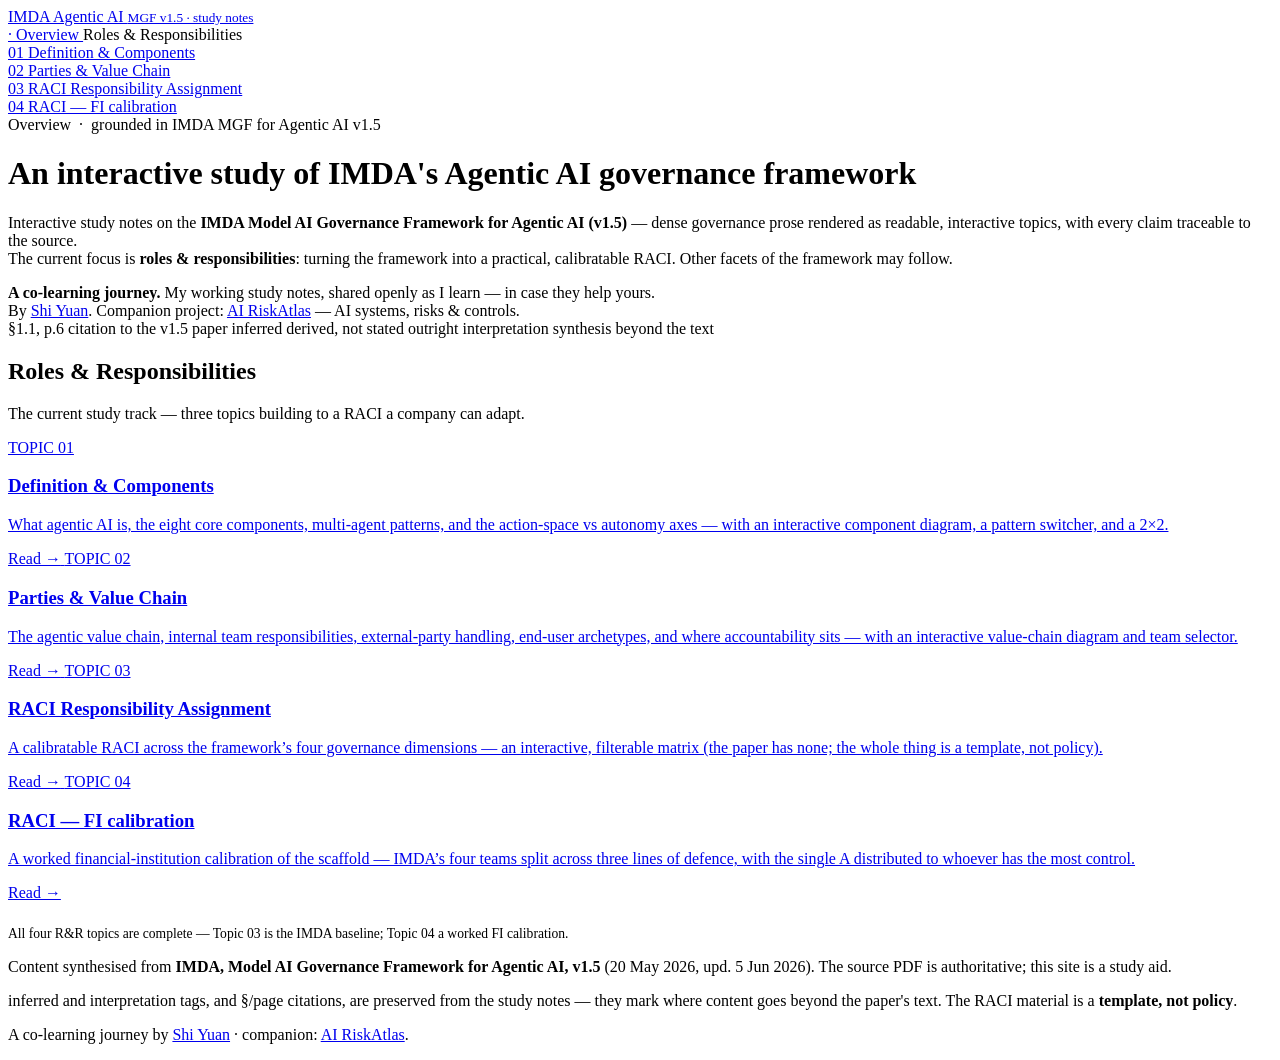
==== index.html @ af9952f1 "deploy: 4b1be02dca4de7b9a0b0b59818ac076d684503c4 tangshiyuan/imda-agentic@4b1be02dca4de7b9a0b0b59818" ====
<!DOCTYPE html><html lang="en"> <head><meta charset="utf-8"><meta name="viewport" content="width=device-width, initial-scale=1"><meta name="generator" content="Astro v5.18.2"><title>An interactive study of IMDA&#39;s Agentic AI governance framework · IMDA Agentic AI</title><meta name="description" content="An interactive study of the IMDA Model AI Governance Framework for Agentic AI (v1.5)."><link rel="stylesheet" href="/imda-agentic-site/_astro/index.CFc7C2Ua.css"></head> <body> <div class="shell"> <aside class="sidebar"> <a class="brand" href="/imda-agentic-site/">
IMDA Agentic AI
<small>MGF v1.5 · study notes</small> </a> <nav class="nav" aria-label="Topics"> <a href="/imda-agentic-site/" class="active"> <span class="num">·</span> Overview
</a> <span class="nav-label">Roles &amp; Responsibilities</span> <div class="nav-group"> <a href="/imda-agentic-site/topics/01-definition-and-components" class> <span class="num">01</span> Definition &amp; Components </a>  </div><div class="nav-group"> <a href="/imda-agentic-site/topics/02-parties-and-value-chain" class> <span class="num">02</span> Parties &amp; Value Chain </a>  </div><div class="nav-group"> <a href="/imda-agentic-site/topics/03-rr-raci-scaffold" class> <span class="num">03</span> RACI Responsibility Assignment </a>  </div><div class="nav-group"> <a href="/imda-agentic-site/topics/04-raci-fi-calibration" class> <span class="num">04</span> RACI — FI calibration </a>  </div> </nav> </aside> <div class="main"> <div class="topbar"> <span class="crumb">Overview</span>
&nbsp;·&nbsp; grounded in IMDA MGF for Agentic AI v1.5
</div> <main class="content"> <header class="page-head">  <h1>An interactive study of IMDA&#39;s Agentic AI governance framework</h1>  </header> <div class="prose">  <p>
Interactive study notes on the <strong>IMDA Model AI Governance Framework for Agentic AI
    (v1.5)</strong> — dense governance prose rendered as readable, interactive topics, with every
    claim traceable to the source.<br>
The current focus is <strong>roles &amp; responsibilities</strong>: turning the framework into
    a practical, calibratable RACI. Other facets of the framework may follow.
</p> <aside class="about-note"> <strong>A co-learning journey.</strong> My working study notes, shared openly as I learn —
    in case they help yours.<br>
By <a href="https://www.linkedin.com/in/shi-yuan-tang/" target="_blank" rel="noopener">Shi Yuan</a>.
    Companion project:
<a href="https://riskatlas.principle.sg/" target="_blank" rel="noopener">AI RiskAtlas</a>
— AI systems, risks &amp; controls.
</aside> <div class="legend"> <span><span class="cite">§1.1, p.6</span> citation to the v1.5 paper</span> <span><span class="marker marker-inferred">inferred</span> derived, not stated outright</span> <span><span class="marker marker-interpretation">interpretation</span> synthesis beyond the text</span> </div> <h2>Roles &amp; Responsibilities</h2> <p class="section-lead">The current study track — three topics building to a RACI a company can adapt.</p> <div class="cards"> <a class="card" href="/imda-agentic-site/topics/01-definition-and-components"> <span class="knum">TOPIC 01</span> <h3>Definition &amp; Components</h3> <p>What agentic AI is, the eight core components, multi-agent patterns, and the action-space vs autonomy axes — with an interactive component diagram, a pattern switcher, and a 2×2.</p> <span class="status">Read →</span> </a><a class="card" href="/imda-agentic-site/topics/02-parties-and-value-chain"> <span class="knum">TOPIC 02</span> <h3>Parties &amp; Value Chain</h3> <p>The agentic value chain, internal team responsibilities, external-party handling, end-user archetypes, and where accountability sits — with an interactive value-chain diagram and team selector.</p> <span class="status">Read →</span> </a><a class="card" href="/imda-agentic-site/topics/03-rr-raci-scaffold"> <span class="knum">TOPIC 03</span> <h3>RACI Responsibility Assignment</h3> <p>A calibratable RACI across the framework’s four governance dimensions — an interactive, filterable matrix (the paper has none; the whole thing is a template, not policy).</p> <span class="status">Read →</span> </a><a class="card" href="/imda-agentic-site/topics/04-raci-fi-calibration"> <span class="knum">TOPIC 04</span> <h3>RACI — FI calibration</h3> <p>A worked financial-institution calibration of the scaffold — IMDA’s four teams split across three lines of defence, with the single A distributed to whoever has the most control.</p> <span class="status">Read →</span> </a> </div> <p style="font-size:0.85rem;color:var(--ink-mute);margin-top:1.5rem;">
All four R&amp;R topics are complete — Topic 03 is the IMDA baseline; Topic 04 a worked FI calibration.
</p>  </div> </main> <footer class="foot"> <p>
Content synthesised from <strong>IMDA, Model AI Governance Framework for Agentic AI,
            v1.5</strong> (20 May 2026, upd. 5 Jun 2026). The source PDF is authoritative; this site
            is a study aid.
</p> <p> <span class="marker marker-inferred">inferred</span> and
<span class="marker marker-interpretation">interpretation</span> tags, and
            §/page citations, are preserved from the study notes — they mark where content goes
            beyond the paper's text. The RACI material is a <strong>template, not policy</strong>.
</p> <p class="foot-credit">
A co-learning journey by
<a href="https://www.linkedin.com/in/shi-yuan-tang/" target="_blank" rel="noopener">Shi Yuan</a>
· companion: <a href="https://riskatlas.principle.sg/" target="_blank" rel="noopener">AI RiskAtlas</a>.
</p> </footer> </div> </div> <script type="module">const o=Array.from(document.querySelectorAll(".subnav a[data-slug]")),r=Array.from(document.querySelectorAll("main.content h2[id]"));if(o.length&&r.length){const i=t=>o.forEach(e=>e.classList.toggle("active",e.getAttribute("data-slug")===t)),s=new IntersectionObserver(t=>{const e=t.filter(n=>n.isIntersecting).sort((n,c)=>n.boundingClientRect.top-c.boundingClientRect.top);e[0]&&i(e[0].target.id)},{rootMargin:"0px 0px -68% 0px"});r.forEach(t=>s.observe(t))}</script> </body> </html>
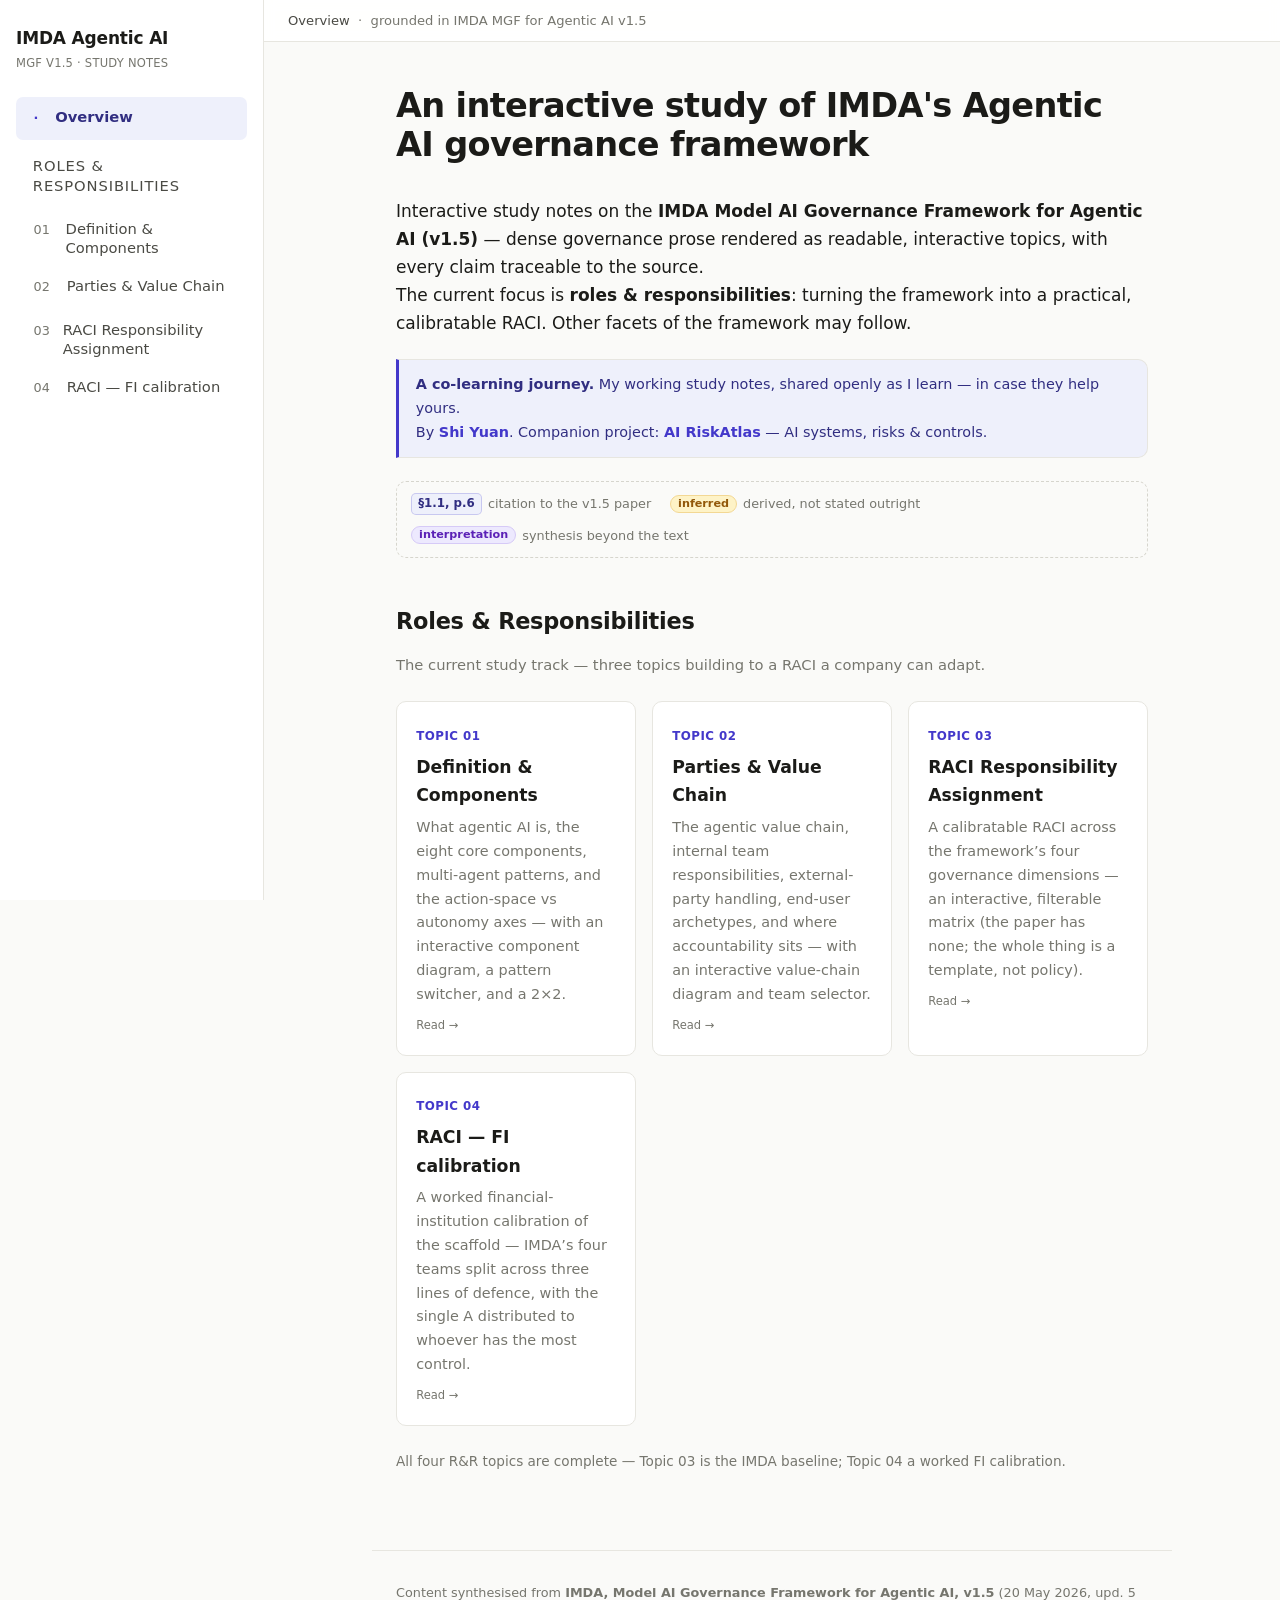
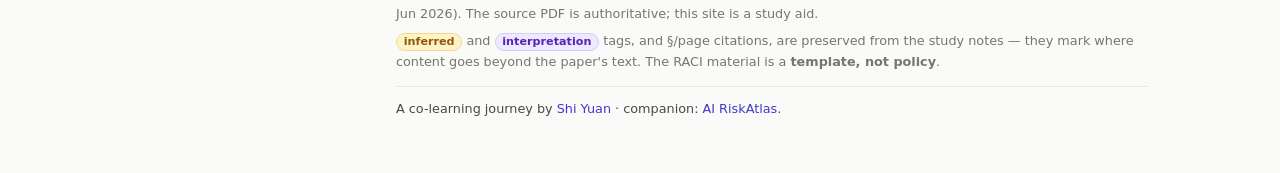
==== commit f30fa066: "deploy: 6851e397720e1d057d06f85eb7dc10496993d3f8 tangshiyuan/imda-agentic@6851e397720e1d057d06f85eb7" ====
--- a/index.html
+++ b/index.html
@@ -1,7 +1,7 @@
-<!DOCTYPE html><html lang="en"> <head><meta charset="utf-8"><meta name="viewport" content="width=device-width, initial-scale=1"><meta name="generator" content="Astro v5.18.2"><title>An interactive study of IMDA&#39;s Agentic AI governance framework · IMDA Agentic AI</title><meta name="description" content="An interactive study of the IMDA Model AI Governance Framework for Agentic AI (v1.5)."><link rel="stylesheet" href="/imda-agentic-site/_astro/index.CFc7C2Ua.css"></head> <body> <div class="shell"> <aside class="sidebar"> <a class="brand" href="/imda-agentic-site/">
+<!DOCTYPE html><html lang="en"> <head><meta charset="utf-8"><meta name="viewport" content="width=device-width, initial-scale=1"><meta name="generator" content="Astro v5.18.2"><title>An interactive study of IMDA&#39;s Agentic AI governance framework · IMDA Agentic AI</title><meta name="description" content="An interactive study of the IMDA Model AI Governance Framework for Agentic AI (v1.5)."><link rel="stylesheet" href="/_astro/index.CFc7C2Ua.css"></head> <body> <div class="shell"> <aside class="sidebar"> <a class="brand" href="/">
 IMDA Agentic AI
-<small>MGF v1.5 · study notes</small> </a> <nav class="nav" aria-label="Topics"> <a href="/imda-agentic-site/" class="active"> <span class="num">·</span> Overview
-</a> <span class="nav-label">Roles &amp; Responsibilities</span> <div class="nav-group"> <a href="/imda-agentic-site/topics/01-definition-and-components" class> <span class="num">01</span> Definition &amp; Components </a>  </div><div class="nav-group"> <a href="/imda-agentic-site/topics/02-parties-and-value-chain" class> <span class="num">02</span> Parties &amp; Value Chain </a>  </div><div class="nav-group"> <a href="/imda-agentic-site/topics/03-rr-raci-scaffold" class> <span class="num">03</span> RACI Responsibility Assignment </a>  </div><div class="nav-group"> <a href="/imda-agentic-site/topics/04-raci-fi-calibration" class> <span class="num">04</span> RACI — FI calibration </a>  </div> </nav> </aside> <div class="main"> <div class="topbar"> <span class="crumb">Overview</span>
+<small>MGF v1.5 · study notes</small> </a> <nav class="nav" aria-label="Topics"> <a href="/" class="active"> <span class="num">·</span> Overview
+</a> <span class="nav-label">Roles &amp; Responsibilities</span> <div class="nav-group"> <a href="/topics/01-definition-and-components" class> <span class="num">01</span> Definition &amp; Components </a>  </div><div class="nav-group"> <a href="/topics/02-parties-and-value-chain" class> <span class="num">02</span> Parties &amp; Value Chain </a>  </div><div class="nav-group"> <a href="/topics/03-rr-raci-scaffold" class> <span class="num">03</span> RACI Responsibility Assignment </a>  </div><div class="nav-group"> <a href="/topics/04-raci-fi-calibration" class> <span class="num">04</span> RACI — FI calibration </a>  </div> </nav> </aside> <div class="main"> <div class="topbar"> <span class="crumb">Overview</span>
 &nbsp;·&nbsp; grounded in IMDA MGF for Agentic AI v1.5
 </div> <main class="content"> <header class="page-head">  <h1>An interactive study of IMDA&#39;s Agentic AI governance framework</h1>  </header> <div class="prose">  <p>
 Interactive study notes on the <strong>IMDA Model AI Governance Framework for Agentic AI
@@ -15,7 +15,7 @@
     Companion project:
 <a href="https://riskatlas.principle.sg/" target="_blank" rel="noopener">AI RiskAtlas</a>
 — AI systems, risks &amp; controls.
-</aside> <div class="legend"> <span><span class="cite">§1.1, p.6</span> citation to the v1.5 paper</span> <span><span class="marker marker-inferred">inferred</span> derived, not stated outright</span> <span><span class="marker marker-interpretation">interpretation</span> synthesis beyond the text</span> </div> <h2>Roles &amp; Responsibilities</h2> <p class="section-lead">The current study track — three topics building to a RACI a company can adapt.</p> <div class="cards"> <a class="card" href="/imda-agentic-site/topics/01-definition-and-components"> <span class="knum">TOPIC 01</span> <h3>Definition &amp; Components</h3> <p>What agentic AI is, the eight core components, multi-agent patterns, and the action-space vs autonomy axes — with an interactive component diagram, a pattern switcher, and a 2×2.</p> <span class="status">Read →</span> </a><a class="card" href="/imda-agentic-site/topics/02-parties-and-value-chain"> <span class="knum">TOPIC 02</span> <h3>Parties &amp; Value Chain</h3> <p>The agentic value chain, internal team responsibilities, external-party handling, end-user archetypes, and where accountability sits — with an interactive value-chain diagram and team selector.</p> <span class="status">Read →</span> </a><a class="card" href="/imda-agentic-site/topics/03-rr-raci-scaffold"> <span class="knum">TOPIC 03</span> <h3>RACI Responsibility Assignment</h3> <p>A calibratable RACI across the framework’s four governance dimensions — an interactive, filterable matrix (the paper has none; the whole thing is a template, not policy).</p> <span class="status">Read →</span> </a><a class="card" href="/imda-agentic-site/topics/04-raci-fi-calibration"> <span class="knum">TOPIC 04</span> <h3>RACI — FI calibration</h3> <p>A worked financial-institution calibration of the scaffold — IMDA’s four teams split across three lines of defence, with the single A distributed to whoever has the most control.</p> <span class="status">Read →</span> </a> </div> <p style="font-size:0.85rem;color:var(--ink-mute);margin-top:1.5rem;">
+</aside> <div class="legend"> <span><span class="cite">§1.1, p.6</span> citation to the v1.5 paper</span> <span><span class="marker marker-inferred">inferred</span> derived, not stated outright</span> <span><span class="marker marker-interpretation">interpretation</span> synthesis beyond the text</span> </div> <h2>Roles &amp; Responsibilities</h2> <p class="section-lead">The current study track — three topics building to a RACI a company can adapt.</p> <div class="cards"> <a class="card" href="/topics/01-definition-and-components"> <span class="knum">TOPIC 01</span> <h3>Definition &amp; Components</h3> <p>What agentic AI is, the eight core components, multi-agent patterns, and the action-space vs autonomy axes — with an interactive component diagram, a pattern switcher, and a 2×2.</p> <span class="status">Read →</span> </a><a class="card" href="/topics/02-parties-and-value-chain"> <span class="knum">TOPIC 02</span> <h3>Parties &amp; Value Chain</h3> <p>The agentic value chain, internal team responsibilities, external-party handling, end-user archetypes, and where accountability sits — with an interactive value-chain diagram and team selector.</p> <span class="status">Read →</span> </a><a class="card" href="/topics/03-rr-raci-scaffold"> <span class="knum">TOPIC 03</span> <h3>RACI Responsibility Assignment</h3> <p>A calibratable RACI across the framework’s four governance dimensions — an interactive, filterable matrix (the paper has none; the whole thing is a template, not policy).</p> <span class="status">Read →</span> </a><a class="card" href="/topics/04-raci-fi-calibration"> <span class="knum">TOPIC 04</span> <h3>RACI — FI calibration</h3> <p>A worked financial-institution calibration of the scaffold — IMDA’s four teams split across three lines of defence, with the single A distributed to whoever has the most control.</p> <span class="status">Read →</span> </a> </div> <p style="font-size:0.85rem;color:var(--ink-mute);margin-top:1.5rem;">
 All four R&amp;R topics are complete — Topic 03 is the IMDA baseline; Topic 04 a worked FI calibration.
 </p>  </div> </main> <footer class="foot"> <p>
 Content synthesised from <strong>IMDA, Model AI Governance Framework for Agentic AI,
--- a/_astro/index.CFc7C2Ua.css
+++ b/_astro/index.CFc7C2Ua.css
@@ -0,0 +1 @@
+:root{--bg: #fafaf8;--surface: #ffffff;--ink: #1b1b18;--ink-soft: #4a4a44;--ink-mute: #76766e;--line: #e7e6e0;--line-strong: #d6d5cd;--accent: #4338ca;--accent-soft: #eef0fb;--accent-ink: #312e81;--inf-bg: #fef3c7;--inf-ink: #92580a;--inf-line: #f3d894;--interp-bg: #ede9fe;--interp-ink: #5b21b6;--interp-line: #d6caf7;--new-bg: #d6f3e6;--new-ink: #066a48;--new-line: #a9e3c9;--risk1-bg: #eaf6ee;--risk1-ink: #1f7a45;--risk1-line: #bfe4cc;--risk2-bg: #fdf3e2;--risk2-ink: #9a6212;--risk2-line: #f0d6a8;--risk3-bg: #fdeceb;--risk3-ink: #a53029;--risk3-line: #f3c3bf;--radius: 10px;--maxw: 50rem;--sidebar: 16.5rem;--font-sans: "Inter", ui-sans-serif, system-ui, -apple-system, "Segoe UI", Roboto, Helvetica, Arial, sans-serif;--font-serif: "Iowan Old Style", "Palatino Linotype", "Georgia", serif}*,*:before,*:after{box-sizing:border-box}html{-webkit-text-size-adjust:100%;scroll-behavior:smooth}body{margin:0;background:var(--bg);color:var(--ink);font-family:var(--font-sans);font-size:17px;line-height:1.65;-webkit-font-smoothing:antialiased}a{color:var(--accent);text-decoration:none}a:hover{text-decoration:underline}.shell{display:grid;grid-template-columns:var(--sidebar) 1fr;min-height:100vh}.sidebar{border-right:1px solid var(--line);background:var(--surface);padding:1.5rem 1rem;position:sticky;top:0;align-self:start;height:100vh;overflow-y:auto}.brand{display:block;margin-bottom:.25rem;font-weight:700;color:var(--ink);letter-spacing:-.01em}.brand:hover{text-decoration:none}.brand small{display:block;font-weight:500;font-size:.72rem;color:var(--ink-mute);letter-spacing:.02em;text-transform:uppercase;margin-top:.15rem}.nav{margin-top:1.5rem;display:flex;flex-direction:column;gap:.15rem}.nav-label{font-size:.7rem;text-transform:uppercase;letter-spacing:.06em;color:var(--ink-mute);margin:.5rem .5rem .35rem}.nav a,.nav span{display:flex;align-items:baseline;gap:.5rem;padding:.4rem .55rem;border-radius:7px;font-size:.92rem;color:var(--ink-soft);line-height:1.3}.nav a:hover{background:var(--accent-soft);text-decoration:none}.nav a.active{background:var(--accent-soft);color:var(--accent-ink);font-weight:600}.nav .num{font-variant-numeric:tabular-nums;color:var(--ink-mute);font-size:.8rem;min-width:1.1rem}.nav a.active .num{color:var(--accent)}.nav .soon{color:var(--ink-mute);cursor:default}.nav .soon .tag{margin-left:auto;font-size:.62rem;text-transform:uppercase;letter-spacing:.04em;color:var(--ink-mute);border:1px solid var(--line-strong);border-radius:999px;padding:.02rem .4rem}.nav-group{display:flex;flex-direction:column}.subnav{list-style:none;padding:0;border-left:1px solid var(--line);margin:.1rem 0 .45rem .85rem}.subnav li{margin:0}.subnav a{display:block;padding:.24rem .5rem .24rem .7rem;margin-left:-1px;border-left:2px solid transparent;border-radius:0 6px 6px 0;font-size:.82rem;color:var(--ink-mute);line-height:1.3}.subnav a:hover{color:var(--accent-ink);background:var(--accent-soft);text-decoration:none}.subnav a.active{color:var(--accent-ink);font-weight:600;border-left-color:var(--accent);background:var(--accent-soft)}.main{min-width:0}.topbar{border-bottom:1px solid var(--line);background:color-mix(in srgb,var(--surface) 88%,transparent);backdrop-filter:saturate(150%) blur(6px);padding:.6rem 1.5rem;font-size:.82rem;color:var(--ink-mute)}.topbar .crumb{color:var(--ink-soft)}.content{max-width:var(--maxw);margin:0 auto;padding:2.5rem 1.5rem 4rem}.page-head{margin-bottom:2rem}.eyebrow{font-size:.78rem;text-transform:uppercase;letter-spacing:.08em;color:var(--accent);font-weight:600}.page-head h1{font-size:2.1rem;line-height:1.15;letter-spacing:-.02em;margin:.35rem 0 .4rem}.page-head .subtitle{color:var(--ink-mute);font-size:1rem;margin:0}.prose{color:var(--ink)}.prose h2{font-size:1.4rem;letter-spacing:-.01em;margin:2.4rem 0 .8rem;padding-top:.4rem;scroll-margin-top:1.25rem}.prose h3{font-size:1.12rem;margin:1.8rem 0 .6rem}.prose p{margin:.85rem 0}.prose ul,.prose ol{padding-left:1.3rem}.prose li{margin:.35rem 0}.prose strong{font-weight:650}.prose hr{border:none;border-top:1px solid var(--line);margin:2.5rem 0}.prose table{width:100%;border-collapse:collapse;margin:1.2rem 0;font-size:.92rem}.prose th,.prose td{text-align:left;vertical-align:top;padding:.55rem .7rem;border-bottom:1px solid var(--line)}.prose thead th{border-bottom:2px solid var(--line-strong);font-size:.8rem;text-transform:uppercase;letter-spacing:.03em;color:var(--ink-mute)}.prose tbody tr:hover{background:#fbfbf9}.prose td:first-child{font-variant-numeric:tabular-nums;color:var(--ink-mute);white-space:nowrap}.prose blockquote{margin:1.3rem 0;padding:.8rem 1.1rem;background:var(--accent-soft);border-left:3px solid var(--accent);border-radius:0 var(--radius) var(--radius) 0;color:var(--accent-ink)}.prose blockquote p{margin:.3rem 0}.marker{display:inline-block;font-size:.7rem;font-weight:600;line-height:1.4;padding:.02rem .42rem;border-radius:999px;vertical-align:baseline;white-space:nowrap;cursor:help;user-select:none}.marker-inferred{background:var(--inf-bg);color:var(--inf-ink);border:1px solid var(--inf-line)}.marker-interpretation{background:var(--interp-bg);color:var(--interp-ink);border:1px solid var(--interp-line)}.cite{font-style:normal;font-size:.74rem;font-weight:600;color:var(--accent-ink);background:var(--accent-soft);border:1px solid color-mix(in srgb,var(--accent) 22%,transparent);border-radius:5px;padding:.02rem .36rem;white-space:nowrap;cursor:help;vertical-align:baseline}.codetag{display:inline-block;font-size:.74em;font-weight:700;color:var(--accent-ink);background:var(--accent-soft);border:1px solid color-mix(in srgb,var(--accent) 18%,transparent);border-radius:4px;padding:.02em .4em;white-space:nowrap;vertical-align:baseline;letter-spacing:.02em;line-height:1.4}.raci-tag{display:inline-block;font-size:.74em;font-weight:700;border-radius:4px;padding:.02em .45em;white-space:nowrap;vertical-align:baseline;line-height:1.4}.tag-new{display:inline-block;font-size:.6rem;font-weight:700;text-transform:uppercase;letter-spacing:.03em;padding:.04rem .4rem;border-radius:999px;background:var(--new-bg);color:var(--new-ink);border:1px solid var(--new-line);vertical-align:middle;margin-left:.3rem}.legend{display:flex;flex-wrap:wrap;gap:.6rem 1.2rem;align-items:center;font-size:.8rem;color:var(--ink-mute);border:1px dashed var(--line-strong);border-radius:var(--radius);padding:.7rem .9rem;margin:1.4rem 0}.legend>span{display:inline-flex;align-items:center;gap:.4rem}.cards{display:grid;grid-template-columns:repeat(auto-fit,minmax(15rem,1fr));gap:1rem;margin:1.5rem 0}.card{display:block;border:1px solid var(--line);border-radius:var(--radius);padding:1.1rem 1.2rem;background:var(--surface);transition:border-color .15s,box-shadow .15s}.card:hover{text-decoration:none;border-color:var(--line-strong);box-shadow:0 2px 10px #1414100d}.card.disabled{opacity:.6;pointer-events:none}.card .knum{font-size:.74rem;font-weight:700;color:var(--accent);letter-spacing:.04em}.card h3{margin:.3rem 0 .4rem;font-size:1.08rem;color:var(--ink)}.card p{margin:0;font-size:.9rem;color:var(--ink-mute)}.card .status{display:inline-block;margin-top:.6rem;font-size:.72rem;color:var(--ink-mute)}.about-note{border:1px solid var(--line);border-left:3px solid var(--accent);background:var(--accent-soft);border-radius:0 var(--radius) var(--radius) 0;padding:.8rem 1.05rem;font-size:.9rem;color:var(--accent-ink);margin:1.4rem 0}.about-note a{font-weight:600}.section-lead{color:var(--ink-mute);font-size:.92rem;margin:-.3rem 0 .7rem}.foot{max-width:var(--maxw);margin:0 auto;padding:1.6rem 1.5rem 3rem;border-top:1px solid var(--line);color:var(--ink-mute);font-size:.8rem}.foot p{margin:.35rem 0}.foot p.foot-credit{margin-top:.85rem;padding-top:.7rem;border-top:1px solid var(--line);color:var(--ink-soft)}.ag{margin:1.5rem 0}.ag-caption{font-size:.8rem;color:var(--ink-mute);margin-bottom:.7rem}.ag-layout{display:grid;grid-template-columns:minmax(0,1fr) minmax(0,1.05fr);gap:1.3rem;align-items:start}.ag-figure{display:grid;grid-template-columns:1.4rem 1fr;grid-template-rows:1fr 1.4rem;gap:.5rem}.ag-axis-y{grid-area:1 / 1;writing-mode:vertical-rl;transform:rotate(180deg);display:flex;align-items:center;justify-content:center;gap:.4rem;font-size:.72rem;text-transform:uppercase;letter-spacing:.05em;color:var(--ink-mute)}.ag-axis-x{grid-area:2 / 2;display:flex;align-items:center;justify-content:center;gap:.4rem;font-size:.72rem;text-transform:uppercase;letter-spacing:.05em;color:var(--ink-mute)}.ag-grid{grid-area:1 / 2;display:grid;grid-template-columns:1fr 1fr;grid-template-rows:1fr 1fr;gap:.5rem;aspect-ratio:1 / .78}.ag-cell{display:flex;flex-direction:column;gap:.4rem;text-align:left;border:1px solid var(--line-strong);border-radius:var(--radius);padding:.7rem .75rem;background:var(--surface);cursor:pointer;font:inherit;color:var(--ink-soft);transition:transform .08s,box-shadow .12s,border-color .12s}.ag-cell:hover{box-shadow:0 2px 10px #14141012}.ag-cell:focus-visible{outline:2px solid var(--accent);outline-offset:2px}.ag-cell.selected{border-color:var(--accent);box-shadow:0 0 0 2px var(--accent-soft);transform:translateY(-1px)}.ag-cell .lab{font-size:.86rem;font-weight:600;color:var(--ink);line-height:1.25}.ag-cell .sub{font-size:.76rem;color:var(--ink-mute)}.risk-pill{align-self:flex-start;font-size:.64rem;font-weight:700;text-transform:uppercase;letter-spacing:.03em;padding:.05rem .45rem;border-radius:999px}.risk-1{background:var(--risk1-bg);color:var(--risk1-ink);border:1px solid var(--risk1-line)}.risk-2{background:var(--risk2-bg);color:var(--risk2-ink);border:1px solid var(--risk2-line)}.risk-3{background:var(--risk3-bg);color:var(--risk3-ink);border:1px solid var(--risk3-line)}.ag-cell.r1{background:color-mix(in srgb,var(--risk1-bg) 45%,var(--surface))}.ag-cell.r2{background:color-mix(in srgb,var(--risk2-bg) 45%,var(--surface))}.ag-cell.r3{background:color-mix(in srgb,var(--risk3-bg) 45%,var(--surface))}.ag-panel{border:1px solid var(--line);border-radius:var(--radius);padding:1.1rem 1.15rem;background:var(--surface)}.ag-panel .ag-panel-label{font-size:.95rem;font-weight:650;margin:0 0 .5rem}.ag-panel .ag-eg{margin:.5rem 0 0;font-size:.93rem}.ag-panel .ag-eg:before{content:"“"}.ag-panel .ag-eg:after{content:"”"}.ag-panel .ag-note{margin-top:.85rem;padding-top:.75rem;border-top:1px dashed var(--line-strong);font-size:.85rem;color:var(--ink-soft)}.cd{margin:1.9rem 0;position:relative;left:50%;transform:translate(-50%);width:min(66rem,calc(100vw - var(--sidebar) - 3rem))}.cd-caption{font-size:.82rem;color:var(--ink-mute);margin-bottom:.8rem}.cd-layout{display:grid;grid-template-columns:minmax(0,2.3fr) minmax(15rem,1fr);gap:1.4rem;align-items:start}.cd-svg{width:100%;height:auto;display:block}.cd-brain{fill:#fcfcfb;stroke:#2c2c27;stroke-width:2}.cd-node{cursor:pointer}.cd-node .cd-rect{stroke-width:1.7;transition:filter .12s,stroke-width .12s,stroke .12s}.cd-node:hover .cd-rect{filter:brightness(.96)}.cd-node:focus{outline:none}.cd-node:focus-visible .cd-rect{stroke:var(--accent);stroke-width:3}.cd-node.selected .cd-rect{stroke:var(--accent);stroke-width:3}.cd-core .cd-rect{fill:#fff;stroke:#bdbcb4}.cd-enabling .cd-rect{fill:#f1dce6;stroke:#cd9bb4}.cd-safe .cd-rect{fill:#d9e7f1;stroke:#9dbed7}.cd-label{font-size:14.5px;font-weight:600;fill:var(--ink)}.cd-sublabel{font-size:11px;fill:#6a4a5a}.cd-undercap{font-size:11px;fill:var(--ink-mute)}.cd-bar-label{font-size:14.5px;font-weight:700;fill:#25323c}.cd-bar-sub{font-size:11px;font-weight:500;fill:#46606f}.cd-badge rect{fill:#6b6b62}.cd-badge text{fill:#fff;font-size:12px;font-weight:700}.cd-node.selected .cd-badge rect{fill:var(--accent)}.cd-arrow-line{stroke:#9a5f86;stroke-width:2.1;fill:none}.cd-arrowhead{fill:#9a5f86}.cd-vtag rect{fill:#fff;stroke:#9dbed7}.cd-vtag text{fill:#2f5b7a;font-size:9.5px;font-weight:700}.cd-panel{border:1px solid var(--line);border-radius:var(--radius);padding:1.1rem 1.15rem;background:var(--surface)}.cd-panel-head{display:flex;align-items:center;gap:.5rem;margin-bottom:.55rem;flex-wrap:wrap}.cd-pn-num{display:inline-flex;align-items:center;justify-content:center;width:1.5rem;height:1.5rem;border-radius:6px;background:var(--accent);color:#fff;font-size:.78rem;font-weight:700}.cd-pn-name{font-size:1.04rem;font-weight:650}.cd-grouptag{display:inline-block;font-size:.68rem;font-weight:600;padding:.06rem .5rem;border-radius:999px}.cd-grouptag.core{background:#f0efe9;color:#5a5a52;border:1px solid #d9d8d0}.cd-grouptag.enabling{background:#f1dce6;color:#7a3f5a;border:1px solid #d9b6c8}.cd-grouptag.safe{background:#d9e7f1;color:#2f5b7a;border:1px solid #b3cfe2}.cd-def{font-size:.92rem;margin:.6rem 0 0}.cd-legend{display:flex;flex-wrap:wrap;gap:.5rem 1.1rem;margin-top:1rem;font-size:.78rem;color:var(--ink-mute)}.cd-legend span{display:inline-flex;align-items:center;gap:.4rem}.cd-sw{width:.85rem;height:.85rem;border-radius:3px;display:inline-block;border:1px solid var(--line-strong)}.cd-sw-core{background:#fff}.cd-sw-enabling{background:#f1dce6;border-color:#cd9bb4}.cd-sw-safe{background:#d9e7f1;border-color:#9dbed7}.ma{margin:1.9rem 0;position:relative;left:50%;transform:translate(-50%);width:min(58rem,calc(100vw - var(--sidebar) - 3rem))}.ma-caption{font-size:.82rem;color:var(--ink-mute);margin-bottom:.8rem}.ma-tabs{display:flex;gap:.45rem;margin-bottom:1rem;flex-wrap:wrap}.ma-tab{font:inherit;font-size:.9rem;font-weight:600;padding:.4rem .95rem;border-radius:999px;border:1px solid var(--line-strong);background:var(--surface);color:var(--ink-soft);cursor:pointer;transition:background .12s,border-color .12s,color .12s}.ma-tab:hover{border-color:var(--accent);color:var(--accent-ink)}.ma-tab.active{background:var(--accent);border-color:var(--accent);color:#fff}.ma-layout{display:grid;grid-template-columns:minmax(0,1.6fr) minmax(14rem,1fr);gap:1.3rem;align-items:start}.ma-svg{width:100%;height:auto;display:block;border:1px solid var(--line);border-radius:var(--radius);background:#fcfcfb;padding:.4rem}.ma-node rect{stroke-width:1.6}.ma-agent rect{fill:var(--accent-soft);stroke:#9aa0e0}.ma-super rect{fill:var(--accent);stroke:var(--accent)}.ma-label{font-size:15.5px;font-weight:600;fill:var(--accent-ink)}.ma-super .ma-label{fill:#fff}.ma-edge{stroke:#9a5f86;stroke-width:2.1;fill:none}.ma-edge-head{fill:#9a5f86}.ma-flowcap{font-size:13px;fill:var(--ink-mute)}.ma-panel{border:1px solid var(--line);border-radius:var(--radius);padding:1.05rem 1.1rem;background:var(--surface)}.ma-panel-name{font-size:1.02rem;font-weight:650;margin:0 0 .4rem}.ma-def{font-size:.92rem;margin:0}.ma-best{font-size:.86rem;color:var(--ink-soft);margin:.7rem 0 0}.vc{margin:1.9rem 0;position:relative;left:50%;transform:translate(-50%);width:min(64rem,calc(100vw - var(--sidebar) - 3rem))}.vc-caption{font-size:.82rem;color:var(--ink-mute);margin-bottom:.8rem}.vc-layout{display:grid;grid-template-columns:minmax(0,2fr) minmax(15rem,1fr);gap:1.4rem;align-items:start}.vc-svg{width:100%;height:auto;display:block}.vc-node{cursor:pointer}.vc-rect{fill:#fff;stroke:#b986a4;stroke-width:1.6;transition:fill .12s,stroke .12s,stroke-width .12s}.vc-node:hover .vc-rect{fill:#fbf7f9}.vc-node:focus{outline:none}.vc-node:focus-visible .vc-rect{stroke:var(--accent);stroke-width:2.8}.vc-node.selected .vc-rect{stroke:var(--accent);stroke-width:2.8}.vc-anchor .vc-rect{fill:#f1dce6}.vc-node.vc-anchor.selected .vc-rect{fill:#ecd2e0}.vc-label{font-size:14px;font-weight:600;fill:var(--ink)}.vc-sublabel{font-size:11px;fill:#6a4a5a}.vc-arrow{stroke:#9a5f86;stroke-width:2;fill:none}.vc-arrowhead{fill:#9a5f86}.vc-panel{border:1px solid var(--line);border-radius:var(--radius);padding:1.05rem 1.1rem;background:var(--surface)}.vc-panel-name{font-size:1.04rem;font-weight:650;margin:0 0 .5rem;display:flex;align-items:center;gap:.45rem;flex-wrap:wrap}.vc-anchor-pill{font-size:.6rem;font-weight:700;text-transform:uppercase;letter-spacing:.03em;padding:.05rem .45rem;border-radius:999px;background:#f1dce6;color:#7a3f5a;border:1px solid #d9b6c8}.vc-role{font-size:.94rem;margin:0}.vc-note{font-size:.86rem;color:var(--ink-soft);margin:.7rem 0 0;padding-top:.7rem;border-top:1px dashed var(--line-strong)}.vcr-code{font-size:11px;font-weight:700;fill:var(--accent);letter-spacing:.02em}.vcr-codechip{font-size:.7rem;font-weight:700;color:var(--accent-ink);background:var(--accent-soft);border:1px solid color-mix(in srgb,var(--accent) 22%,transparent);border-radius:4px;padding:.05rem .4rem}.vcr-vendor{font-size:.84rem;color:var(--ink-soft);margin:.9rem 0 0;padding:.6rem .85rem;border:1px dashed var(--line-strong);border-radius:var(--radius)}.vcr-zone{fill:none;stroke-width:1.5;stroke-dasharray:6 4}.vcr-zone-prov{stroke:#b986a4}.vcr-zone-org{stroke:var(--accent)}.vcr-zonechip{fill:var(--bg)}.vcr-zonelabel{font-size:10px;font-weight:700;letter-spacing:.02em}.vcr-zonelabel-prov{fill:#8a5a86}.vcr-zonelabel-org{fill:var(--accent-ink)}.vcr-teams{list-style:none;margin:.7rem 0 0;padding:0;display:flex;flex-direction:column;gap:.45rem}.vcr-teams li{font-size:.84rem;line-height:1.35;color:var(--ink-soft)}.vcr-teams li strong{color:var(--ink)}.vcr-teamcode{font-size:.64rem;font-weight:700;color:var(--accent-ink);background:var(--accent-soft);border-radius:4px;padding:.05rem .36rem;margin-right:.15rem}.vcr-eg{color:var(--ink-mute);font-weight:400}.it{margin:1.6rem 0}.it-who{font-size:.92rem;margin:0 0 .7rem}.it-resp-h{font-size:.75rem;text-transform:uppercase;letter-spacing:.04em;color:var(--ink-mute);margin:0 0 .3rem;font-weight:600}.it-resp{margin:0;padding-left:1.1rem}.it-resp li{font-size:.9rem;margin:.25rem 0}.raci{margin:1.9rem 0;position:relative;left:50%;transform:translate(-50%);width:min(68rem,calc(100vw - var(--sidebar) - 3rem))}.raci-caption{font-size:.82rem;color:var(--ink-mute);margin-bottom:.8rem}.raci-controls{display:flex;flex-wrap:wrap;gap:.6rem 1.2rem;align-items:center;justify-content:space-between;margin-bottom:.9rem}.raci-toggle{display:inline-flex;align-items:center;gap:.45rem;font-size:.85rem;color:var(--ink-soft);cursor:pointer}.raci-toggle input{accent-color:var(--accent)}.raci-toggle-note{color:var(--ink-mute);font-size:.78rem}.raci-scroll{overflow-x:auto}.raci-table{border-collapse:separate;border-spacing:3px;width:100%}.raci-actcol{text-align:left;min-width:14rem;padding:.35rem .55rem;font-size:.82rem;color:var(--ink-soft);line-height:1.3;vertical-align:middle}thead .raci-actcol{font-size:.72rem;text-transform:uppercase;letter-spacing:.04em;color:var(--ink-mute)}.raci-rolehead{font-size:.7rem;font-weight:700;padding:.3rem .2rem;text-align:center;color:var(--ink-mute);min-width:2.7rem;cursor:help}.raci-rolehead.raci-external{color:#8a5a86}.raci-rolehead.raci-interp{text-decoration:underline dotted;text-underline-offset:2px;cursor:help}.raci-dimrow td{background:var(--accent-soft);color:var(--accent-ink);font-size:.82rem;padding:.4rem .6rem;text-align:left;border-radius:6px}.raci-dimcite{font-size:.72rem;font-weight:600;opacity:.75;margin-left:.3rem}.raci-cell{position:relative;text-align:center;font-weight:700;font-size:.8rem;padding:.32rem;border-radius:5px;min-width:2.7rem;transition:filter .1s,box-shadow .1s}.raci-cell[role=button]{cursor:pointer}.raci-cell[role=button]:hover{filter:brightness(.94)}.raci-cell[role=button]:focus-visible{outline:2px solid var(--accent);outline-offset:1px}.raci-cell.selected{box-shadow:0 0 0 2px var(--accent)}.raci-cell.inf:after{content:"";position:absolute;top:3px;right:3px;width:4px;height:4px;border-radius:50%;background:currentColor;opacity:.55}.raci-c-A{background:var(--accent);color:#fff}.raci-c-R{background:#d6f3e6;color:#066a48}.raci-c-C{background:#fdf3e2;color:#9a6212}.raci-c-I{background:#efefec;color:#6b6b62}.raci-c-none{background:transparent;color:transparent}.raci-foot{margin-top:1rem;display:grid;gap:.9rem}.raci-legend{display:flex;flex-wrap:wrap;gap:.45rem 1.1rem;font-size:.78rem;color:var(--ink-mute)}.raci-legend span{display:inline-flex;align-items:center;gap:.4rem}.raci-sw{width:1.05rem;height:1.05rem;border-radius:4px;display:inline-block;position:relative}.raci-sw.raci-inf-key{background:#efefec}.raci-sw.raci-inf-key:after{content:"";position:absolute;top:2px;right:2px;width:4px;height:4px;border-radius:50%;background:var(--ink-soft)}.raci-detail{border:1px solid var(--line);border-radius:var(--radius);padding:1rem 1.1rem;background:var(--surface)}.raci-detail-empty{border:1px dashed var(--line-strong);border-radius:var(--radius);padding:.9rem 1.1rem;font-size:.86rem;color:var(--ink-soft)}.raci-detail-head{display:flex;align-items:center;gap:.5rem;margin:0 0 .5rem;flex-wrap:wrap}.raci-chip{font-weight:700;font-size:.78rem;padding:.1rem .5rem;border-radius:5px}.raci-extpill{font-size:.6rem;font-weight:700;text-transform:uppercase;letter-spacing:.03em;padding:.05rem .4rem;border-radius:999px;background:#f1dce6;color:#7a3f5a;border:1px solid #d9b6c8}.raci-detail-meaning{font-size:.86rem;color:var(--ink-mute);margin:0 0 .2rem}.raci-detail-act{font-size:.94rem;margin:0 0 .5rem}.raci-actcite{font-size:.74rem;font-weight:600;color:var(--accent-ink);background:var(--accent-soft);border-radius:4px;padding:.02rem .34rem;white-space:nowrap}.raci-detail-mark{font-size:.84rem;color:var(--ink-soft);margin:0}.forg{margin:1.9rem 0;position:relative;left:50%;transform:translate(-50%);width:min(66rem,calc(100vw - var(--sidebar) - 3rem))}.forg-caption{font-size:.82rem;color:var(--ink-mute);margin-bottom:.9rem}.forg-layout{display:grid;grid-template-columns:minmax(0,1.7fr) minmax(15rem,1fr);gap:1.3rem;align-items:start}.forg-inst{border:1.5px dashed var(--accent);border-radius:var(--radius);padding:1.5rem .9rem .9rem;position:relative;background:color-mix(in srgb,var(--accent-soft) 35%,transparent)}.forg-inst-label{position:absolute;top:-.65rem;left:1rem;background:var(--bg);padding:0 .45rem;font-size:.68rem;font-weight:700;text-transform:uppercase;letter-spacing:.03em;color:var(--accent-ink)}.forg-band{display:grid;grid-template-columns:9rem 1fr;gap:.6rem;align-items:center;padding:.5rem 0;border-top:1px solid var(--line)}.forg-band:first-of-type{border-top:none}.forg-bandlabel{font-size:.72rem;font-weight:700;text-transform:uppercase;letter-spacing:.03em;color:var(--ink-mute)}.forg-roles{display:flex;flex-wrap:wrap;gap:.4rem}.forg-role{display:inline-flex;align-items:center;gap:.4rem;border:1px solid var(--line-strong);border-radius:7px;background:var(--surface);padding:.34rem .55rem;cursor:pointer;font:inherit;transition:border-color .12s,box-shadow .12s}.forg-role:hover{border-color:var(--accent)}.forg-role:focus-visible{outline:2px solid var(--accent);outline-offset:1px}.forg-role.selected{border-color:var(--accent);box-shadow:0 0 0 2px var(--accent-soft)}.forg-role.ext{background:#faf6f8;border-color:#d9b6c8}.forg-role.muted{border-style:dashed}.forg-code{font-weight:700;font-size:.8rem;color:var(--ink)}.forg-role.ext .forg-code{color:#7a3f5a}.forg-role.muted .forg-code{color:var(--ink-mute)}.forg-acount{font-size:.6rem;font-weight:700;color:#fff;background:var(--accent);border-radius:999px;padding:.05rem .4rem}.forg-ext-note{text-align:center;font-size:.72rem;color:var(--ink-mute);margin:.6rem 0 .4rem}.forg-providers{display:flex;flex-wrap:wrap;gap:.4rem;justify-content:center}.forg-panel{border:1px solid var(--line);border-radius:var(--radius);padding:1.05rem 1.1rem;background:var(--surface)}.forg-panel-head{display:flex;align-items:center;gap:.45rem;flex-wrap:wrap;margin:0 0 .45rem}.forg-line{font-size:.64rem;font-weight:700;text-transform:uppercase;letter-spacing:.03em;color:var(--ink-mute);border:1px solid var(--line-strong);border-radius:999px;padding:.04rem .45rem}.forg-duty{font-size:.9rem;margin:0 0 .5rem}.forg-holds-h{font-size:.74rem;text-transform:uppercase;letter-spacing:.03em;color:var(--ink-mute);margin:.6rem 0 .3rem;font-weight:600}.forg-holds ul{margin:0;padding-left:1.1rem}.forg-holds li{font-size:.84rem;margin:.24rem 0}.forg-holds li .dimn{font-weight:700;color:var(--accent);font-size:.74rem;margin-right:.15rem}.forg-holds-none{font-size:.86rem;color:var(--ink-soft)}.forg-flow{margin-top:1.1rem;border-top:1px solid var(--line);padding-top:.9rem}.forg-flow-h{font-size:.74rem;text-transform:uppercase;letter-spacing:.03em;color:var(--ink-mute);margin:0 0 .55rem;font-weight:600}.forg-flow-row{display:flex;align-items:center;gap:.55rem;flex-wrap:wrap;margin:.35rem 0;font-size:.86rem}.forg-flow-dim{min-width:14rem;color:var(--ink-soft)}.forg-flow-arrow{color:var(--ink-mute)}.forg-flow-owners{display:inline-flex;flex-wrap:wrap;gap:.3rem}.forg-flowchip{font:inherit;font-size:.72rem;font-weight:700;color:var(--accent-ink);background:var(--accent-soft);border:1px solid color-mix(in srgb,var(--accent) 18%,transparent);border-radius:4px;padding:.05rem .4rem;cursor:pointer}.forg-flowchip:hover{background:color-mix(in srgb,var(--accent) 18%,var(--accent-soft))}.rolekey{display:grid;grid-template-columns:1fr 1fr;gap:1rem;margin:1.2rem 0}.rolekey-col{border:1px solid var(--line);border-radius:var(--radius);padding:.9rem 1rem;background:var(--surface)}.rolekey-col h4{margin:0 0 .55rem;font-size:.78rem;text-transform:uppercase;letter-spacing:.03em;color:var(--ink-mute)}.rolekey dl{margin:0;display:grid;grid-template-columns:auto 1fr;gap:.35rem .6rem;align-items:baseline}.rolekey dt{font-weight:700;font-size:.72rem;color:var(--accent-ink);background:var(--accent-soft);border-radius:4px;padding:.05rem .4rem;text-align:center;align-self:start}.rolekey dd{margin:0;font-size:.88rem}.rolekey dd .rolekey-note{color:var(--ink-mute);font-size:.82rem}@media(max-width:620px){.rolekey{grid-template-columns:1fr}}.arch-grid{display:grid;grid-template-columns:1fr 1fr;gap:1rem;margin:1.3rem 0}.arch-card{border:1px solid var(--line);border-radius:var(--radius);padding:1rem 1.1rem;background:var(--surface)}.arch-card h4{margin:0 0 .25rem;font-size:1rem}.arch-card .arch-eg{font-size:.85rem;color:var(--ink-mute);margin:0 0 .6rem}.arch-tag{display:inline-block;font-size:.68rem;font-weight:700;padding:.1rem .55rem;border-radius:999px;margin-bottom:.6rem}.arch-tag.transparency{background:var(--accent-soft);color:var(--accent-ink);border:1px solid color-mix(in srgb,var(--accent) 22%,transparent)}.arch-tag.education{background:#d6f3e6;color:#066a48;border:1px solid #a9e3c9}.arch-card ul{margin:0;padding-left:1.1rem}.arch-card li{font-size:.86rem;margin:.25rem 0}@media(max-width:860px){.shell{grid-template-columns:1fr}.sidebar{position:static;height:auto;border-right:none;border-bottom:1px solid var(--line)}.nav{flex-flow:row wrap}.ag-layout{grid-template-columns:1fr}.cd{position:static;left:auto;transform:none;width:100%}.cd-layout{grid-template-columns:1fr}.ma{position:static;left:auto;transform:none;width:100%}.ma-layout{grid-template-columns:1fr}.vc{position:static;left:auto;transform:none;width:100%}.vc-layout{grid-template-columns:1fr}.raci,.forg{position:static;left:auto;transform:none;width:100%}.forg-layout,.forg-band{grid-template-columns:1fr}.forg-flow-dim{min-width:0}.arch-grid{grid-template-columns:1fr}}
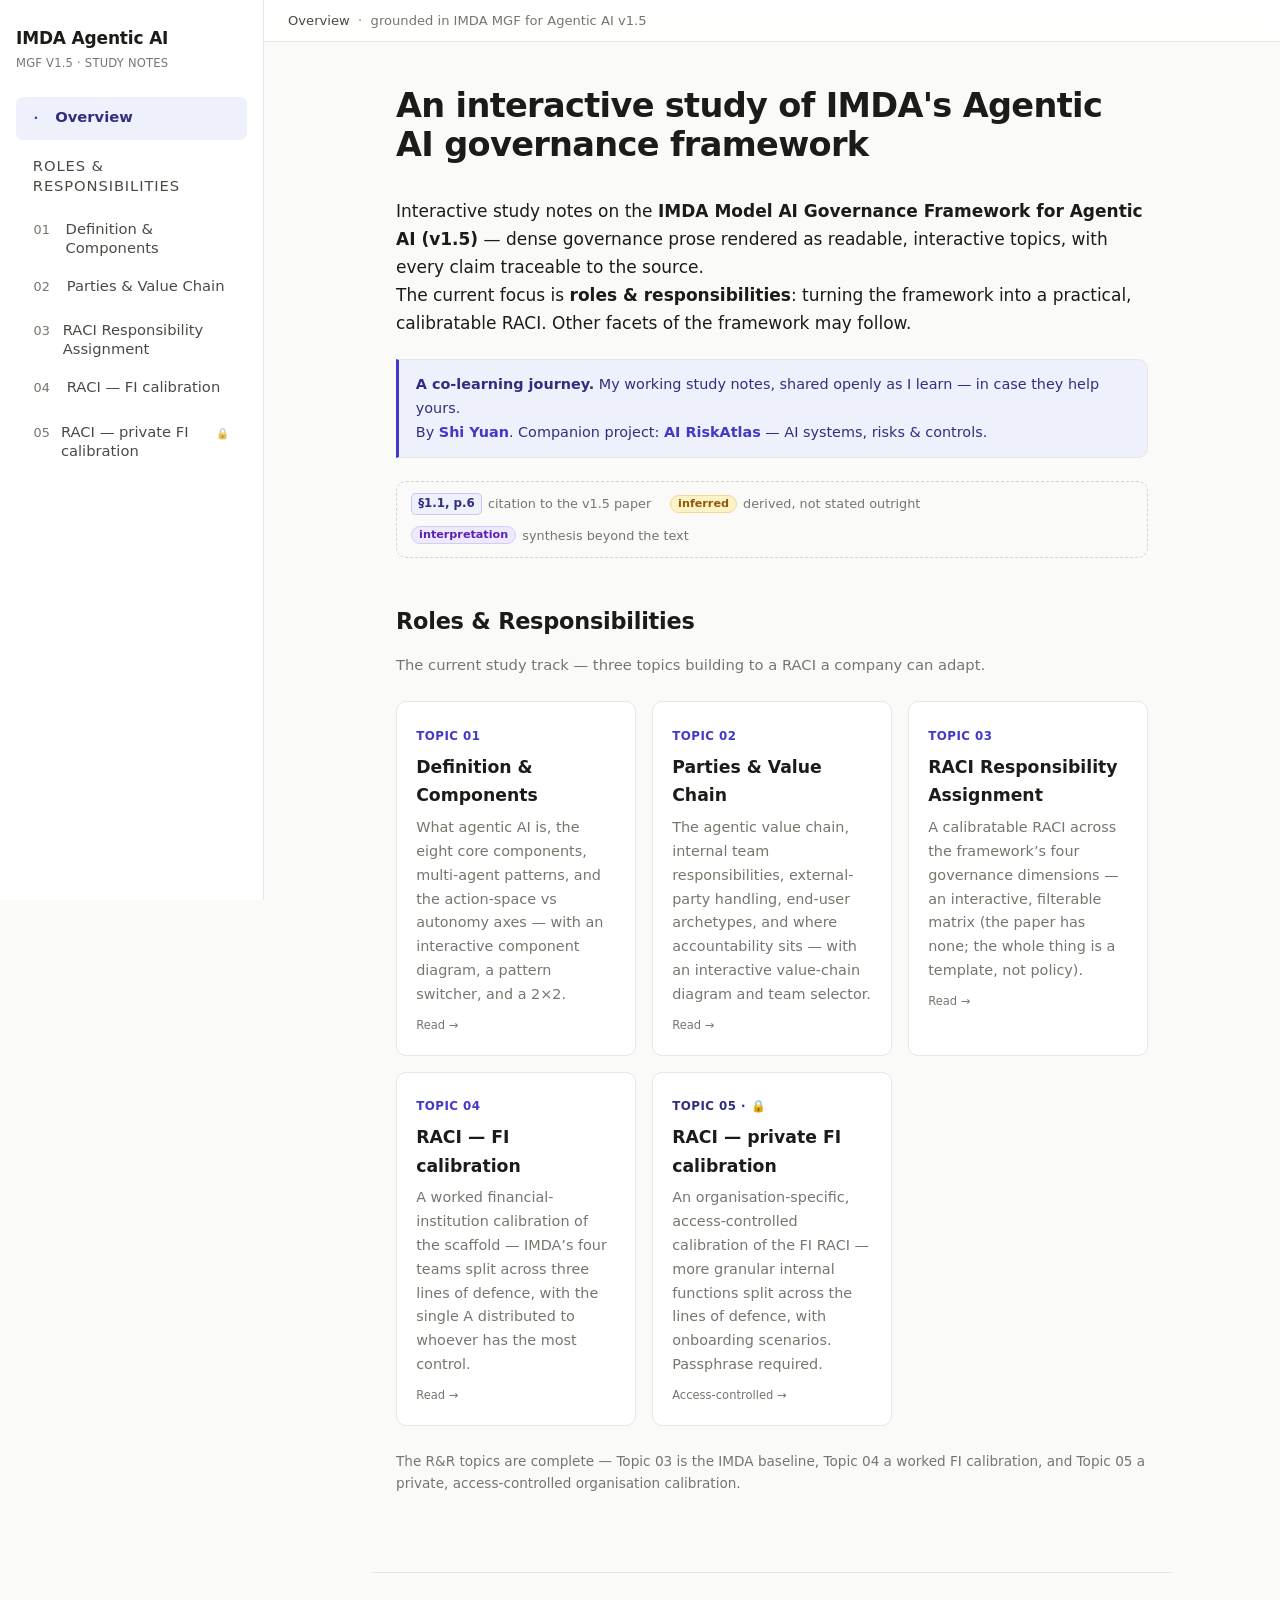
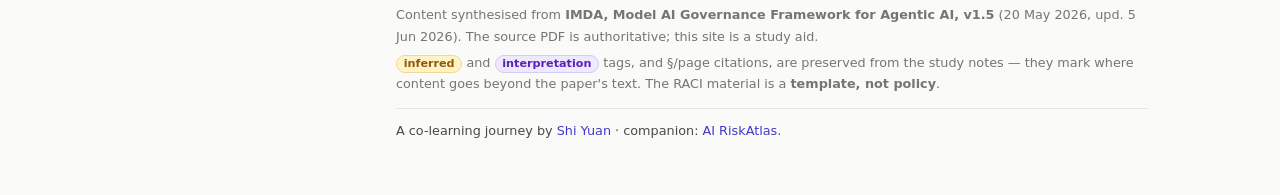
==== commit 6ef8b569: "deploy: db95c81432e014c98baf8975d170da40a0924694 tangshiyuan/imda-agentic@db95c81432e014c98baf8975d1" ====
--- a/index.html
+++ b/index.html
@@ -1,7 +1,7 @@
-<!DOCTYPE html><html lang="en"> <head><meta charset="utf-8"><meta name="viewport" content="width=device-width, initial-scale=1"><meta name="generator" content="Astro v5.18.2"><title>An interactive study of IMDA&#39;s Agentic AI governance framework · IMDA Agentic AI</title><meta name="description" content="An interactive study of the IMDA Model AI Governance Framework for Agentic AI (v1.5)."><link rel="stylesheet" href="/_astro/index.CFc7C2Ua.css"></head> <body> <div class="shell"> <aside class="sidebar"> <a class="brand" href="/">
+<!DOCTYPE html><html lang="en"> <head><meta charset="utf-8"><meta name="viewport" content="width=device-width, initial-scale=1"><meta name="generator" content="Astro v5.18.2"><title>An interactive study of IMDA&#39;s Agentic AI governance framework · IMDA Agentic AI</title><meta name="description" content="An interactive study of the IMDA Model AI Governance Framework for Agentic AI (v1.5)."><link rel="stylesheet" href="/_astro/index.CMIrcucA.css"></head> <body> <div class="shell"> <aside class="sidebar"> <a class="brand" href="/">
 IMDA Agentic AI
 <small>MGF v1.5 · study notes</small> </a> <nav class="nav" aria-label="Topics"> <a href="/" class="active"> <span class="num">·</span> Overview
-</a> <span class="nav-label">Roles &amp; Responsibilities</span> <div class="nav-group"> <a href="/topics/01-definition-and-components" class> <span class="num">01</span> Definition &amp; Components </a>  </div><div class="nav-group"> <a href="/topics/02-parties-and-value-chain" class> <span class="num">02</span> Parties &amp; Value Chain </a>  </div><div class="nav-group"> <a href="/topics/03-rr-raci-scaffold" class> <span class="num">03</span> RACI Responsibility Assignment </a>  </div><div class="nav-group"> <a href="/topics/04-raci-fi-calibration" class> <span class="num">04</span> RACI — FI calibration </a>  </div> </nav> </aside> <div class="main"> <div class="topbar"> <span class="crumb">Overview</span>
+</a> <span class="nav-label">Roles &amp; Responsibilities</span> <div class="nav-group"> <a href="/topics/01-definition-and-components" class> <span class="num">01</span> Definition &amp; Components  </a>  </div><div class="nav-group"> <a href="/topics/02-parties-and-value-chain" class> <span class="num">02</span> Parties &amp; Value Chain  </a>  </div><div class="nav-group"> <a href="/topics/03-rr-raci-scaffold" class> <span class="num">03</span> RACI Responsibility Assignment  </a>  </div><div class="nav-group"> <a href="/topics/04-raci-fi-calibration" class> <span class="num">04</span> RACI — FI calibration  </a>  </div><div class="nav-group"> <a href="/topics/05-private-fi-calibration" class> <span class="num">05</span> RACI — private FI calibration <span class="lock" title="Access-controlled — passphrase required">🔒</span> </a>  </div> </nav> </aside> <div class="main"> <div class="topbar"> <span class="crumb">Overview</span>
 &nbsp;·&nbsp; grounded in IMDA MGF for Agentic AI v1.5
 </div> <main class="content"> <header class="page-head">  <h1>An interactive study of IMDA&#39;s Agentic AI governance framework</h1>  </header> <div class="prose">  <p>
 Interactive study notes on the <strong>IMDA Model AI Governance Framework for Agentic AI
@@ -15,8 +15,9 @@
     Companion project:
 <a href="https://riskatlas.principle.sg/" target="_blank" rel="noopener">AI RiskAtlas</a>
 — AI systems, risks &amp; controls.
-</aside> <div class="legend"> <span><span class="cite">§1.1, p.6</span> citation to the v1.5 paper</span> <span><span class="marker marker-inferred">inferred</span> derived, not stated outright</span> <span><span class="marker marker-interpretation">interpretation</span> synthesis beyond the text</span> </div> <h2>Roles &amp; Responsibilities</h2> <p class="section-lead">The current study track — three topics building to a RACI a company can adapt.</p> <div class="cards"> <a class="card" href="/topics/01-definition-and-components"> <span class="knum">TOPIC 01</span> <h3>Definition &amp; Components</h3> <p>What agentic AI is, the eight core components, multi-agent patterns, and the action-space vs autonomy axes — with an interactive component diagram, a pattern switcher, and a 2×2.</p> <span class="status">Read →</span> </a><a class="card" href="/topics/02-parties-and-value-chain"> <span class="knum">TOPIC 02</span> <h3>Parties &amp; Value Chain</h3> <p>The agentic value chain, internal team responsibilities, external-party handling, end-user archetypes, and where accountability sits — with an interactive value-chain diagram and team selector.</p> <span class="status">Read →</span> </a><a class="card" href="/topics/03-rr-raci-scaffold"> <span class="knum">TOPIC 03</span> <h3>RACI Responsibility Assignment</h3> <p>A calibratable RACI across the framework’s four governance dimensions — an interactive, filterable matrix (the paper has none; the whole thing is a template, not policy).</p> <span class="status">Read →</span> </a><a class="card" href="/topics/04-raci-fi-calibration"> <span class="knum">TOPIC 04</span> <h3>RACI — FI calibration</h3> <p>A worked financial-institution calibration of the scaffold — IMDA’s four teams split across three lines of defence, with the single A distributed to whoever has the most control.</p> <span class="status">Read →</span> </a> </div> <p style="font-size:0.85rem;color:var(--ink-mute);margin-top:1.5rem;">
-All four R&amp;R topics are complete — Topic 03 is the IMDA baseline; Topic 04 a worked FI calibration.
+</aside> <div class="legend"> <span><span class="cite">§1.1, p.6</span> citation to the v1.5 paper</span> <span><span class="marker marker-inferred">inferred</span> derived, not stated outright</span> <span><span class="marker marker-interpretation">interpretation</span> synthesis beyond the text</span> </div> <h2>Roles &amp; Responsibilities</h2> <p class="section-lead">The current study track — three topics building to a RACI a company can adapt.</p> <div class="cards"> <a class="card" href="/topics/01-definition-and-components"> <span class="knum">TOPIC 01</span> <h3>Definition &amp; Components</h3> <p>What agentic AI is, the eight core components, multi-agent patterns, and the action-space vs autonomy axes — with an interactive component diagram, a pattern switcher, and a 2×2.</p> <span class="status">Read →</span> </a><a class="card" href="/topics/02-parties-and-value-chain"> <span class="knum">TOPIC 02</span> <h3>Parties &amp; Value Chain</h3> <p>The agentic value chain, internal team responsibilities, external-party handling, end-user archetypes, and where accountability sits — with an interactive value-chain diagram and team selector.</p> <span class="status">Read →</span> </a><a class="card" href="/topics/03-rr-raci-scaffold"> <span class="knum">TOPIC 03</span> <h3>RACI Responsibility Assignment</h3> <p>A calibratable RACI across the framework’s four governance dimensions — an interactive, filterable matrix (the paper has none; the whole thing is a template, not policy).</p> <span class="status">Read →</span> </a><a class="card" href="/topics/04-raci-fi-calibration"> <span class="knum">TOPIC 04</span> <h3>RACI — FI calibration</h3> <p>A worked financial-institution calibration of the scaffold — IMDA’s four teams split across three lines of defence, with the single A distributed to whoever has the most control.</p> <span class="status">Read →</span> </a><a class="card locked" href="/topics/05-private-fi-calibration"> <span class="knum">TOPIC 05 · 🔒</span> <h3>RACI — private FI calibration</h3> <p>An organisation-specific, access-controlled calibration of the FI RACI — more granular internal functions split across the lines of defence, with onboarding scenarios. Passphrase required.</p> <span class="status">Access-controlled →</span> </a> </div> <p style="font-size:0.85rem;color:var(--ink-mute);margin-top:1.5rem;">
+The R&amp;R topics are complete — Topic 03 is the IMDA baseline, Topic 04 a worked FI calibration, and
+    Topic 05 a private, access-controlled organisation calibration.
 </p>  </div> </main> <footer class="foot"> <p>
 Content synthesised from <strong>IMDA, Model AI Governance Framework for Agentic AI,
             v1.5</strong> (20 May 2026, upd. 5 Jun 2026). The source PDF is authoritative; this site
--- a/_astro/index.CMIrcucA.css
+++ b/_astro/index.CMIrcucA.css
@@ -0,0 +1 @@
+:root{--bg: #fafaf8;--surface: #ffffff;--ink: #1b1b18;--ink-soft: #4a4a44;--ink-mute: #76766e;--line: #e7e6e0;--line-strong: #d6d5cd;--accent: #4338ca;--accent-soft: #eef0fb;--accent-ink: #312e81;--inf-bg: #fef3c7;--inf-ink: #92580a;--inf-line: #f3d894;--interp-bg: #ede9fe;--interp-ink: #5b21b6;--interp-line: #d6caf7;--new-bg: #d6f3e6;--new-ink: #066a48;--new-line: #a9e3c9;--risk1-bg: #eaf6ee;--risk1-ink: #1f7a45;--risk1-line: #bfe4cc;--risk2-bg: #fdf3e2;--risk2-ink: #9a6212;--risk2-line: #f0d6a8;--risk3-bg: #fdeceb;--risk3-ink: #a53029;--risk3-line: #f3c3bf;--radius: 10px;--maxw: 50rem;--sidebar: 16.5rem;--font-sans: "Inter", ui-sans-serif, system-ui, -apple-system, "Segoe UI", Roboto, Helvetica, Arial, sans-serif;--font-serif: "Iowan Old Style", "Palatino Linotype", "Georgia", serif}*,*:before,*:after{box-sizing:border-box}html{-webkit-text-size-adjust:100%;scroll-behavior:smooth}body{margin:0;background:var(--bg);color:var(--ink);font-family:var(--font-sans);font-size:17px;line-height:1.65;-webkit-font-smoothing:antialiased}a{color:var(--accent);text-decoration:none}a:hover{text-decoration:underline}.shell{display:grid;grid-template-columns:var(--sidebar) 1fr;min-height:100vh}.sidebar{border-right:1px solid var(--line);background:var(--surface);padding:1.5rem 1rem;position:sticky;top:0;align-self:start;height:100vh;overflow-y:auto}.brand{display:block;margin-bottom:.25rem;font-weight:700;color:var(--ink);letter-spacing:-.01em}.brand:hover{text-decoration:none}.brand small{display:block;font-weight:500;font-size:.72rem;color:var(--ink-mute);letter-spacing:.02em;text-transform:uppercase;margin-top:.15rem}.nav{margin-top:1.5rem;display:flex;flex-direction:column;gap:.15rem}.nav-label{font-size:.7rem;text-transform:uppercase;letter-spacing:.06em;color:var(--ink-mute);margin:.5rem .5rem .35rem}.nav a,.nav span{display:flex;align-items:baseline;gap:.5rem;padding:.4rem .55rem;border-radius:7px;font-size:.92rem;color:var(--ink-soft);line-height:1.3}.nav a:hover{background:var(--accent-soft);text-decoration:none}.nav a.active{background:var(--accent-soft);color:var(--accent-ink);font-weight:600}.nav .num{font-variant-numeric:tabular-nums;color:var(--ink-mute);font-size:.8rem;min-width:1.1rem}.nav a.active .num{color:var(--accent)}.nav .soon{color:var(--ink-mute);cursor:default}.nav .soon .tag{margin-left:auto;font-size:.62rem;text-transform:uppercase;letter-spacing:.04em;color:var(--ink-mute);border:1px solid var(--line-strong);border-radius:999px;padding:.02rem .4rem}.nav-group{display:flex;flex-direction:column}.subnav{list-style:none;padding:0;border-left:1px solid var(--line);margin:.1rem 0 .45rem .85rem}.subnav li{margin:0}.subnav a{display:block;padding:.24rem .5rem .24rem .7rem;margin-left:-1px;border-left:2px solid transparent;border-radius:0 6px 6px 0;font-size:.82rem;color:var(--ink-mute);line-height:1.3}.subnav a:hover{color:var(--accent-ink);background:var(--accent-soft);text-decoration:none}.subnav a.active{color:var(--accent-ink);font-weight:600;border-left-color:var(--accent);background:var(--accent-soft)}.main{min-width:0}.topbar{border-bottom:1px solid var(--line);background:color-mix(in srgb,var(--surface) 88%,transparent);backdrop-filter:saturate(150%) blur(6px);padding:.6rem 1.5rem;font-size:.82rem;color:var(--ink-mute)}.topbar .crumb{color:var(--ink-soft)}.content{max-width:var(--maxw);margin:0 auto;padding:2.5rem 1.5rem 4rem}.page-head{margin-bottom:2rem}.eyebrow{font-size:.78rem;text-transform:uppercase;letter-spacing:.08em;color:var(--accent);font-weight:600}.page-head h1{font-size:2.1rem;line-height:1.15;letter-spacing:-.02em;margin:.35rem 0 .4rem}.page-head .subtitle{color:var(--ink-mute);font-size:1rem;margin:0}.prose{color:var(--ink)}.prose h2{font-size:1.4rem;letter-spacing:-.01em;margin:2.4rem 0 .8rem;padding-top:.4rem;scroll-margin-top:1.25rem}.prose h3{font-size:1.12rem;margin:1.8rem 0 .6rem}.prose p{margin:.85rem 0}.prose ul,.prose ol{padding-left:1.3rem}.prose li{margin:.35rem 0}.prose strong{font-weight:650}.prose hr{border:none;border-top:1px solid var(--line);margin:2.5rem 0}.prose table{width:100%;border-collapse:collapse;margin:1.2rem 0;font-size:.92rem}.prose th,.prose td{text-align:left;vertical-align:top;padding:.55rem .7rem;border-bottom:1px solid var(--line)}.prose thead th{border-bottom:2px solid var(--line-strong);font-size:.8rem;text-transform:uppercase;letter-spacing:.03em;color:var(--ink-mute)}.prose tbody tr:hover{background:#fbfbf9}.prose td:first-child{font-variant-numeric:tabular-nums;color:var(--ink-mute);white-space:nowrap}.prose blockquote{margin:1.3rem 0;padding:.8rem 1.1rem;background:var(--accent-soft);border-left:3px solid var(--accent);border-radius:0 var(--radius) var(--radius) 0;color:var(--accent-ink)}.prose blockquote p{margin:.3rem 0}.marker{display:inline-block;font-size:.7rem;font-weight:600;line-height:1.4;padding:.02rem .42rem;border-radius:999px;vertical-align:baseline;white-space:nowrap;cursor:help;user-select:none}.marker-inferred{background:var(--inf-bg);color:var(--inf-ink);border:1px solid var(--inf-line)}.marker-interpretation{background:var(--interp-bg);color:var(--interp-ink);border:1px solid var(--interp-line)}.cite{font-style:normal;font-size:.74rem;font-weight:600;color:var(--accent-ink);background:var(--accent-soft);border:1px solid color-mix(in srgb,var(--accent) 22%,transparent);border-radius:5px;padding:.02rem .36rem;white-space:nowrap;cursor:help;vertical-align:baseline}.codetag{display:inline-block;font-size:.74em;font-weight:700;color:var(--accent-ink);background:var(--accent-soft);border:1px solid color-mix(in srgb,var(--accent) 18%,transparent);border-radius:4px;padding:.02em .4em;white-space:nowrap;vertical-align:baseline;letter-spacing:.02em;line-height:1.4}.raci-tag{display:inline-block;font-size:.74em;font-weight:700;border-radius:4px;padding:.02em .45em;white-space:nowrap;vertical-align:baseline;line-height:1.4}.tag-new{display:inline-block;font-size:.6rem;font-weight:700;text-transform:uppercase;letter-spacing:.03em;padding:.04rem .4rem;border-radius:999px;background:var(--new-bg);color:var(--new-ink);border:1px solid var(--new-line);vertical-align:middle;margin-left:.3rem}.legend{display:flex;flex-wrap:wrap;gap:.6rem 1.2rem;align-items:center;font-size:.8rem;color:var(--ink-mute);border:1px dashed var(--line-strong);border-radius:var(--radius);padding:.7rem .9rem;margin:1.4rem 0}.legend>span{display:inline-flex;align-items:center;gap:.4rem}.cards{display:grid;grid-template-columns:repeat(auto-fit,minmax(15rem,1fr));gap:1rem;margin:1.5rem 0}.card{display:block;border:1px solid var(--line);border-radius:var(--radius);padding:1.1rem 1.2rem;background:var(--surface);transition:border-color .15s,box-shadow .15s}.card:hover{text-decoration:none;border-color:var(--line-strong);box-shadow:0 2px 10px #1414100d}.card.disabled{opacity:.6;pointer-events:none}.card .knum{font-size:.74rem;font-weight:700;color:var(--accent);letter-spacing:.04em}.card h3{margin:.3rem 0 .4rem;font-size:1.08rem;color:var(--ink)}.card p{margin:0;font-size:.9rem;color:var(--ink-mute)}.card .status{display:inline-block;margin-top:.6rem;font-size:.72rem;color:var(--ink-mute)}.about-note{border:1px solid var(--line);border-left:3px solid var(--accent);background:var(--accent-soft);border-radius:0 var(--radius) var(--radius) 0;padding:.8rem 1.05rem;font-size:.9rem;color:var(--accent-ink);margin:1.4rem 0}.about-note a{font-weight:600}.section-lead{color:var(--ink-mute);font-size:.92rem;margin:-.3rem 0 .7rem}.foot{max-width:var(--maxw);margin:0 auto;padding:1.6rem 1.5rem 3rem;border-top:1px solid var(--line);color:var(--ink-mute);font-size:.8rem}.foot p{margin:.35rem 0}.foot p.foot-credit{margin-top:.85rem;padding-top:.7rem;border-top:1px solid var(--line);color:var(--ink-soft)}.ag{margin:1.5rem 0}.ag-caption{font-size:.8rem;color:var(--ink-mute);margin-bottom:.7rem}.ag-layout{display:grid;grid-template-columns:minmax(0,1fr) minmax(0,1.05fr);gap:1.3rem;align-items:start}.ag-figure{display:grid;grid-template-columns:1.4rem 1fr;grid-template-rows:1fr 1.4rem;gap:.5rem}.ag-axis-y{grid-area:1 / 1;writing-mode:vertical-rl;transform:rotate(180deg);display:flex;align-items:center;justify-content:center;gap:.4rem;font-size:.72rem;text-transform:uppercase;letter-spacing:.05em;color:var(--ink-mute)}.ag-axis-x{grid-area:2 / 2;display:flex;align-items:center;justify-content:center;gap:.4rem;font-size:.72rem;text-transform:uppercase;letter-spacing:.05em;color:var(--ink-mute)}.ag-grid{grid-area:1 / 2;display:grid;grid-template-columns:1fr 1fr;grid-template-rows:1fr 1fr;gap:.5rem;aspect-ratio:1 / .78}.ag-cell{display:flex;flex-direction:column;gap:.4rem;text-align:left;border:1px solid var(--line-strong);border-radius:var(--radius);padding:.7rem .75rem;background:var(--surface);cursor:pointer;font:inherit;color:var(--ink-soft);transition:transform .08s,box-shadow .12s,border-color .12s}.ag-cell:hover{box-shadow:0 2px 10px #14141012}.ag-cell:focus-visible{outline:2px solid var(--accent);outline-offset:2px}.ag-cell.selected{border-color:var(--accent);box-shadow:0 0 0 2px var(--accent-soft);transform:translateY(-1px)}.ag-cell .lab{font-size:.86rem;font-weight:600;color:var(--ink);line-height:1.25}.ag-cell .sub{font-size:.76rem;color:var(--ink-mute)}.risk-pill{align-self:flex-start;font-size:.64rem;font-weight:700;text-transform:uppercase;letter-spacing:.03em;padding:.05rem .45rem;border-radius:999px}.risk-1{background:var(--risk1-bg);color:var(--risk1-ink);border:1px solid var(--risk1-line)}.risk-2{background:var(--risk2-bg);color:var(--risk2-ink);border:1px solid var(--risk2-line)}.risk-3{background:var(--risk3-bg);color:var(--risk3-ink);border:1px solid var(--risk3-line)}.ag-cell.r1{background:color-mix(in srgb,var(--risk1-bg) 45%,var(--surface))}.ag-cell.r2{background:color-mix(in srgb,var(--risk2-bg) 45%,var(--surface))}.ag-cell.r3{background:color-mix(in srgb,var(--risk3-bg) 45%,var(--surface))}.ag-panel{border:1px solid var(--line);border-radius:var(--radius);padding:1.1rem 1.15rem;background:var(--surface)}.ag-panel .ag-panel-label{font-size:.95rem;font-weight:650;margin:0 0 .5rem}.ag-panel .ag-eg{margin:.5rem 0 0;font-size:.93rem}.ag-panel .ag-eg:before{content:"“"}.ag-panel .ag-eg:after{content:"”"}.ag-panel .ag-note{margin-top:.85rem;padding-top:.75rem;border-top:1px dashed var(--line-strong);font-size:.85rem;color:var(--ink-soft)}.cd{margin:1.9rem 0;position:relative;left:50%;transform:translate(-50%);width:min(66rem,calc(100vw - var(--sidebar) - 3rem))}.cd-caption{font-size:.82rem;color:var(--ink-mute);margin-bottom:.8rem}.cd-layout{display:grid;grid-template-columns:minmax(0,2.3fr) minmax(15rem,1fr);gap:1.4rem;align-items:start}.cd-svg{width:100%;height:auto;display:block}.cd-brain{fill:#fcfcfb;stroke:#2c2c27;stroke-width:2}.cd-node{cursor:pointer}.cd-node .cd-rect{stroke-width:1.7;transition:filter .12s,stroke-width .12s,stroke .12s}.cd-node:hover .cd-rect{filter:brightness(.96)}.cd-node:focus{outline:none}.cd-node:focus-visible .cd-rect{stroke:var(--accent);stroke-width:3}.cd-node.selected .cd-rect{stroke:var(--accent);stroke-width:3}.cd-core .cd-rect{fill:#fff;stroke:#bdbcb4}.cd-enabling .cd-rect{fill:#f1dce6;stroke:#cd9bb4}.cd-safe .cd-rect{fill:#d9e7f1;stroke:#9dbed7}.cd-label{font-size:14.5px;font-weight:600;fill:var(--ink)}.cd-sublabel{font-size:11px;fill:#6a4a5a}.cd-undercap{font-size:11px;fill:var(--ink-mute)}.cd-bar-label{font-size:14.5px;font-weight:700;fill:#25323c}.cd-bar-sub{font-size:11px;font-weight:500;fill:#46606f}.cd-badge rect{fill:#6b6b62}.cd-badge text{fill:#fff;font-size:12px;font-weight:700}.cd-node.selected .cd-badge rect{fill:var(--accent)}.cd-arrow-line{stroke:#9a5f86;stroke-width:2.1;fill:none}.cd-arrowhead{fill:#9a5f86}.cd-vtag rect{fill:#fff;stroke:#9dbed7}.cd-vtag text{fill:#2f5b7a;font-size:9.5px;font-weight:700}.cd-panel{border:1px solid var(--line);border-radius:var(--radius);padding:1.1rem 1.15rem;background:var(--surface)}.cd-panel-head{display:flex;align-items:center;gap:.5rem;margin-bottom:.55rem;flex-wrap:wrap}.cd-pn-num{display:inline-flex;align-items:center;justify-content:center;width:1.5rem;height:1.5rem;border-radius:6px;background:var(--accent);color:#fff;font-size:.78rem;font-weight:700}.cd-pn-name{font-size:1.04rem;font-weight:650}.cd-grouptag{display:inline-block;font-size:.68rem;font-weight:600;padding:.06rem .5rem;border-radius:999px}.cd-grouptag.core{background:#f0efe9;color:#5a5a52;border:1px solid #d9d8d0}.cd-grouptag.enabling{background:#f1dce6;color:#7a3f5a;border:1px solid #d9b6c8}.cd-grouptag.safe{background:#d9e7f1;color:#2f5b7a;border:1px solid #b3cfe2}.cd-def{font-size:.92rem;margin:.6rem 0 0}.cd-legend{display:flex;flex-wrap:wrap;gap:.5rem 1.1rem;margin-top:1rem;font-size:.78rem;color:var(--ink-mute)}.cd-legend span{display:inline-flex;align-items:center;gap:.4rem}.cd-sw{width:.85rem;height:.85rem;border-radius:3px;display:inline-block;border:1px solid var(--line-strong)}.cd-sw-core{background:#fff}.cd-sw-enabling{background:#f1dce6;border-color:#cd9bb4}.cd-sw-safe{background:#d9e7f1;border-color:#9dbed7}.ma{margin:1.9rem 0;position:relative;left:50%;transform:translate(-50%);width:min(58rem,calc(100vw - var(--sidebar) - 3rem))}.ma-caption{font-size:.82rem;color:var(--ink-mute);margin-bottom:.8rem}.ma-tabs{display:flex;gap:.45rem;margin-bottom:1rem;flex-wrap:wrap}.ma-tab{font:inherit;font-size:.9rem;font-weight:600;padding:.4rem .95rem;border-radius:999px;border:1px solid var(--line-strong);background:var(--surface);color:var(--ink-soft);cursor:pointer;transition:background .12s,border-color .12s,color .12s}.ma-tab:hover{border-color:var(--accent);color:var(--accent-ink)}.ma-tab.active{background:var(--accent);border-color:var(--accent);color:#fff}.ma-layout{display:grid;grid-template-columns:minmax(0,1.6fr) minmax(14rem,1fr);gap:1.3rem;align-items:start}.ma-svg{width:100%;height:auto;display:block;border:1px solid var(--line);border-radius:var(--radius);background:#fcfcfb;padding:.4rem}.ma-node rect{stroke-width:1.6}.ma-agent rect{fill:var(--accent-soft);stroke:#9aa0e0}.ma-super rect{fill:var(--accent);stroke:var(--accent)}.ma-label{font-size:15.5px;font-weight:600;fill:var(--accent-ink)}.ma-super .ma-label{fill:#fff}.ma-edge{stroke:#9a5f86;stroke-width:2.1;fill:none}.ma-edge-head{fill:#9a5f86}.ma-flowcap{font-size:13px;fill:var(--ink-mute)}.ma-panel{border:1px solid var(--line);border-radius:var(--radius);padding:1.05rem 1.1rem;background:var(--surface)}.ma-panel-name{font-size:1.02rem;font-weight:650;margin:0 0 .4rem}.ma-def{font-size:.92rem;margin:0}.ma-best{font-size:.86rem;color:var(--ink-soft);margin:.7rem 0 0}.vc{margin:1.9rem 0;position:relative;left:50%;transform:translate(-50%);width:min(64rem,calc(100vw - var(--sidebar) - 3rem))}.vc-caption{font-size:.82rem;color:var(--ink-mute);margin-bottom:.8rem}.vc-layout{display:grid;grid-template-columns:minmax(0,2fr) minmax(15rem,1fr);gap:1.4rem;align-items:start}.vc-svg{width:100%;height:auto;display:block}.vc-node{cursor:pointer}.vc-rect{fill:#fff;stroke:#b986a4;stroke-width:1.6;transition:fill .12s,stroke .12s,stroke-width .12s}.vc-node:hover .vc-rect{fill:#fbf7f9}.vc-node:focus{outline:none}.vc-node:focus-visible .vc-rect{stroke:var(--accent);stroke-width:2.8}.vc-node.selected .vc-rect{stroke:var(--accent);stroke-width:2.8}.vc-anchor .vc-rect{fill:#f1dce6}.vc-node.vc-anchor.selected .vc-rect{fill:#ecd2e0}.vc-label{font-size:14px;font-weight:600;fill:var(--ink)}.vc-sublabel{font-size:11px;fill:#6a4a5a}.vc-arrow{stroke:#9a5f86;stroke-width:2;fill:none}.vc-arrowhead{fill:#9a5f86}.vc-panel{border:1px solid var(--line);border-radius:var(--radius);padding:1.05rem 1.1rem;background:var(--surface)}.vc-panel-name{font-size:1.04rem;font-weight:650;margin:0 0 .5rem;display:flex;align-items:center;gap:.45rem;flex-wrap:wrap}.vc-anchor-pill{font-size:.6rem;font-weight:700;text-transform:uppercase;letter-spacing:.03em;padding:.05rem .45rem;border-radius:999px;background:#f1dce6;color:#7a3f5a;border:1px solid #d9b6c8}.vc-role{font-size:.94rem;margin:0}.vc-note{font-size:.86rem;color:var(--ink-soft);margin:.7rem 0 0;padding-top:.7rem;border-top:1px dashed var(--line-strong)}.vcr-code{font-size:11px;font-weight:700;fill:var(--accent);letter-spacing:.02em}.vcr-codechip{font-size:.7rem;font-weight:700;color:var(--accent-ink);background:var(--accent-soft);border:1px solid color-mix(in srgb,var(--accent) 22%,transparent);border-radius:4px;padding:.05rem .4rem}.vcr-vendor{font-size:.84rem;color:var(--ink-soft);margin:.9rem 0 0;padding:.6rem .85rem;border:1px dashed var(--line-strong);border-radius:var(--radius)}.vcr-zone{fill:none;stroke-width:1.5;stroke-dasharray:6 4}.vcr-zone-prov{stroke:#b986a4}.vcr-zone-org{stroke:var(--accent)}.vcr-zonechip{fill:var(--bg)}.vcr-zonelabel{font-size:10px;font-weight:700;letter-spacing:.02em}.vcr-zonelabel-prov{fill:#8a5a86}.vcr-zonelabel-org{fill:var(--accent-ink)}.vcr-teams{list-style:none;margin:.7rem 0 0;padding:0;display:flex;flex-direction:column;gap:.45rem}.vcr-teams li{font-size:.84rem;line-height:1.35;color:var(--ink-soft)}.vcr-teams li strong{color:var(--ink)}.vcr-teamcode{font-size:.64rem;font-weight:700;color:var(--accent-ink);background:var(--accent-soft);border-radius:4px;padding:.05rem .36rem;margin-right:.15rem}.vcr-eg{color:var(--ink-mute);font-weight:400}.it{margin:1.6rem 0}.it-who{font-size:.92rem;margin:0 0 .7rem}.it-resp-h{font-size:.75rem;text-transform:uppercase;letter-spacing:.04em;color:var(--ink-mute);margin:0 0 .3rem;font-weight:600}.it-resp{margin:0;padding-left:1.1rem}.it-resp li{font-size:.9rem;margin:.25rem 0}.raci{margin:1.9rem 0;position:relative;left:50%;transform:translate(-50%);width:min(68rem,calc(100vw - var(--sidebar) - 3rem))}.raci-caption{font-size:.82rem;color:var(--ink-mute);margin-bottom:.8rem}.raci-controls{display:flex;flex-wrap:wrap;gap:.6rem 1.2rem;align-items:center;justify-content:space-between;margin-bottom:.9rem}.raci-toggle{display:inline-flex;align-items:center;gap:.45rem;font-size:.85rem;color:var(--ink-soft);cursor:pointer}.raci-toggle input{accent-color:var(--accent)}.raci-toggle-note{color:var(--ink-mute);font-size:.78rem}.nav .lock{font-size:.72em;margin-left:.2rem;opacity:.7}.card.locked .knum{color:var(--accent-ink)}.raci-scroll{overflow-x:auto}.raci-table{border-collapse:separate;border-spacing:3px;table-layout:fixed}.raci-actcol{text-align:left;width:13rem;padding:.35rem .5rem;font-size:.78rem;color:var(--ink-soft);line-height:1.3;vertical-align:middle;white-space:normal;overflow-wrap:break-word}thead .raci-actcol{font-size:.72rem;text-transform:uppercase;letter-spacing:.04em;color:var(--ink-mute)}.raci-rolehead{font-size:.7rem;font-weight:700;padding:.3rem .12rem;text-align:center;color:var(--ink-mute);width:2.4rem;cursor:help;overflow-wrap:anywhere}.raci-rolehead.raci-external{color:#8a5a86}.raci-rolehead.raci-interp{text-decoration:underline dotted;text-underline-offset:2px;cursor:help}.raci-dimrow td{background:var(--accent-soft);color:var(--accent-ink);font-size:.82rem;padding:.4rem .6rem;text-align:left;border-radius:6px}.raci-dimcite{font-size:.72rem;font-weight:600;opacity:.75;margin-left:.3rem}.raci-cell{position:relative;text-align:center;font-weight:700;font-size:.8rem;padding:.3rem .15rem;border-radius:5px;min-width:2.4rem;transition:filter .1s,box-shadow .1s}.raci-cell[role=button]{cursor:pointer}.raci-cell[role=button]:hover{filter:brightness(.94)}.raci-cell[role=button]:focus-visible{outline:2px solid var(--accent);outline-offset:1px}.raci-cell.selected{box-shadow:0 0 0 2px var(--accent)}.raci-cell.inf:after{content:"";position:absolute;top:3px;right:3px;width:4px;height:4px;border-radius:50%;background:currentColor;opacity:.55}.raci-c-A{background:var(--accent);color:#fff}.raci-c-R{background:#d6f3e6;color:#066a48}.raci-c-C{background:#fdf3e2;color:#9a6212}.raci-c-I{background:#efefec;color:#6b6b62}.raci-c-none{background:transparent;color:transparent}.raci-foot{margin-top:1rem;display:grid;gap:.9rem}.raci-legend{display:flex;flex-wrap:wrap;gap:.45rem 1.1rem;font-size:.78rem;color:var(--ink-mute)}.raci-legend span{display:inline-flex;align-items:center;gap:.4rem}.raci-sw{width:1.05rem;height:1.05rem;border-radius:4px;display:inline-block;position:relative}.raci-sw.raci-inf-key{background:#efefec}.raci-sw.raci-inf-key:after{content:"";position:absolute;top:2px;right:2px;width:4px;height:4px;border-radius:50%;background:var(--ink-soft)}.raci-detail{border:1px solid var(--line);border-radius:var(--radius);padding:1rem 1.1rem;background:var(--surface)}.raci-detail-empty{border:1px dashed var(--line-strong);border-radius:var(--radius);padding:.9rem 1.1rem;font-size:.86rem;color:var(--ink-soft)}.raci-detail-head{display:flex;align-items:center;gap:.5rem;margin:0 0 .5rem;flex-wrap:wrap}.raci-chip{font-weight:700;font-size:.78rem;padding:.1rem .5rem;border-radius:5px}.raci-extpill{font-size:.6rem;font-weight:700;text-transform:uppercase;letter-spacing:.03em;padding:.05rem .4rem;border-radius:999px;background:#f1dce6;color:#7a3f5a;border:1px solid #d9b6c8}.raci-detail-meaning{font-size:.86rem;color:var(--ink-mute);margin:0 0 .2rem}.raci-detail-act{font-size:.94rem;margin:0 0 .5rem}.raci-actcite{font-size:.74rem;font-weight:600;color:var(--accent-ink);background:var(--accent-soft);border-radius:4px;padding:.02rem .34rem;white-space:nowrap}.raci-detail-mark{font-size:.84rem;color:var(--ink-soft);margin:0}.forg{margin:1.9rem 0;position:relative;left:50%;transform:translate(-50%);width:min(66rem,calc(100vw - var(--sidebar) - 3rem))}.forg-caption{font-size:.82rem;color:var(--ink-mute);margin-bottom:.9rem}.forg-layout{display:grid;grid-template-columns:minmax(0,1.7fr) minmax(15rem,1fr);gap:1.3rem;align-items:start}.forg-inst{border:1.5px dashed var(--accent);border-radius:var(--radius);padding:1.5rem .9rem .9rem;position:relative;background:color-mix(in srgb,var(--accent-soft) 35%,transparent)}.forg-inst-label{position:absolute;top:-.65rem;left:1rem;background:var(--bg);padding:0 .45rem;font-size:.68rem;font-weight:700;text-transform:uppercase;letter-spacing:.03em;color:var(--accent-ink)}.forg-band{display:grid;grid-template-columns:9rem 1fr;gap:.6rem;align-items:center;padding:.5rem 0;border-top:1px solid var(--line)}.forg-band:first-of-type{border-top:none}.forg-bandlabel{font-size:.72rem;font-weight:700;text-transform:uppercase;letter-spacing:.03em;color:var(--ink-mute)}.forg-roles{display:flex;flex-wrap:wrap;gap:.4rem}.forg-role{display:inline-flex;align-items:center;gap:.4rem;border:1px solid var(--line-strong);border-radius:7px;background:var(--surface);padding:.34rem .55rem;cursor:pointer;font:inherit;transition:border-color .12s,box-shadow .12s}.forg-role:hover{border-color:var(--accent)}.forg-role:focus-visible{outline:2px solid var(--accent);outline-offset:1px}.forg-role.selected{border-color:var(--accent);box-shadow:0 0 0 2px var(--accent-soft)}.forg-role.ext{background:#faf6f8;border-color:#d9b6c8}.forg-role.muted{border-style:dashed}.forg-code{font-weight:700;font-size:.8rem;color:var(--ink)}.forg-role.ext .forg-code{color:#7a3f5a}.forg-role.muted .forg-code{color:var(--ink-mute)}.forg-acount{font-size:.6rem;font-weight:700;color:#fff;background:var(--accent);border-radius:999px;padding:.05rem .4rem}.forg-ext-note{text-align:center;font-size:.72rem;color:var(--ink-mute);margin:.6rem 0 .4rem}.forg-providers{display:flex;flex-wrap:wrap;gap:.4rem;justify-content:center}.forg-panel{border:1px solid var(--line);border-radius:var(--radius);padding:1.05rem 1.1rem;background:var(--surface)}.forg-panel-head{display:flex;align-items:center;gap:.45rem;flex-wrap:wrap;margin:0 0 .45rem}.forg-line{font-size:.64rem;font-weight:700;text-transform:uppercase;letter-spacing:.03em;color:var(--ink-mute);border:1px solid var(--line-strong);border-radius:999px;padding:.04rem .45rem}.forg-duty{font-size:.9rem;margin:0 0 .5rem}.forg-holds-h{font-size:.74rem;text-transform:uppercase;letter-spacing:.03em;color:var(--ink-mute);margin:.6rem 0 .3rem;font-weight:600}.forg-holds ul{margin:0;padding-left:1.1rem}.forg-holds li{font-size:.84rem;margin:.24rem 0}.forg-holds li .dimn{font-weight:700;color:var(--accent);font-size:.74rem;margin-right:.15rem}.forg-holds-none{font-size:.86rem;color:var(--ink-soft)}.forg-flow{margin-top:1.1rem;border-top:1px solid var(--line);padding-top:.9rem}.forg-flow-h{font-size:.74rem;text-transform:uppercase;letter-spacing:.03em;color:var(--ink-mute);margin:0 0 .55rem;font-weight:600}.forg-flow-row{display:flex;align-items:center;gap:.55rem;flex-wrap:wrap;margin:.35rem 0;font-size:.86rem}.forg-flow-dim{min-width:14rem;color:var(--ink-soft)}.forg-flow-arrow{color:var(--ink-mute)}.forg-flow-owners{display:inline-flex;flex-wrap:wrap;gap:.3rem}.forg-flowchip{font:inherit;font-size:.72rem;font-weight:700;color:var(--accent-ink);background:var(--accent-soft);border:1px solid color-mix(in srgb,var(--accent) 18%,transparent);border-radius:4px;padding:.05rem .4rem;cursor:pointer}.forg-flowchip:hover{background:color-mix(in srgb,var(--accent) 18%,var(--accent-soft))}.rolekey{display:grid;grid-template-columns:1fr 1fr;gap:1rem;margin:1.2rem 0}.rolekey-col{border:1px solid var(--line);border-radius:var(--radius);padding:.9rem 1rem;background:var(--surface)}.rolekey-col h4{margin:0 0 .55rem;font-size:.78rem;text-transform:uppercase;letter-spacing:.03em;color:var(--ink-mute)}.rolekey dl{margin:0;display:grid;grid-template-columns:auto 1fr;gap:.35rem .6rem;align-items:baseline}.rolekey dt{font-weight:700;font-size:.72rem;color:var(--accent-ink);background:var(--accent-soft);border-radius:4px;padding:.05rem .4rem;text-align:center;align-self:start}.rolekey dd{margin:0;font-size:.88rem}.rolekey dd .rolekey-note{color:var(--ink-mute);font-size:.82rem}@media(max-width:620px){.rolekey{grid-template-columns:1fr}}.arch-grid{display:grid;grid-template-columns:1fr 1fr;gap:1rem;margin:1.3rem 0}.arch-card{border:1px solid var(--line);border-radius:var(--radius);padding:1rem 1.1rem;background:var(--surface)}.arch-card h4{margin:0 0 .25rem;font-size:1rem}.arch-card .arch-eg{font-size:.85rem;color:var(--ink-mute);margin:0 0 .6rem}.arch-tag{display:inline-block;font-size:.68rem;font-weight:700;padding:.1rem .55rem;border-radius:999px;margin-bottom:.6rem}.arch-tag.transparency{background:var(--accent-soft);color:var(--accent-ink);border:1px solid color-mix(in srgb,var(--accent) 22%,transparent)}.arch-tag.education{background:#d6f3e6;color:#066a48;border:1px solid #a9e3c9}.arch-card ul{margin:0;padding-left:1.1rem}.arch-card li{font-size:.86rem;margin:.25rem 0}@media(max-width:860px){.shell{grid-template-columns:1fr}.sidebar{position:static;height:auto;border-right:none;border-bottom:1px solid var(--line)}.nav{flex-flow:row wrap}.ag-layout{grid-template-columns:1fr}.cd{position:static;left:auto;transform:none;width:100%}.cd-layout{grid-template-columns:1fr}.ma{position:static;left:auto;transform:none;width:100%}.ma-layout{grid-template-columns:1fr}.vc{position:static;left:auto;transform:none;width:100%}.vc-layout{grid-template-columns:1fr}.raci,.forg{position:static;left:auto;transform:none;width:100%}.forg-layout,.forg-band{grid-template-columns:1fr}.forg-flow-dim{min-width:0}.arch-grid{grid-template-columns:1fr}}
